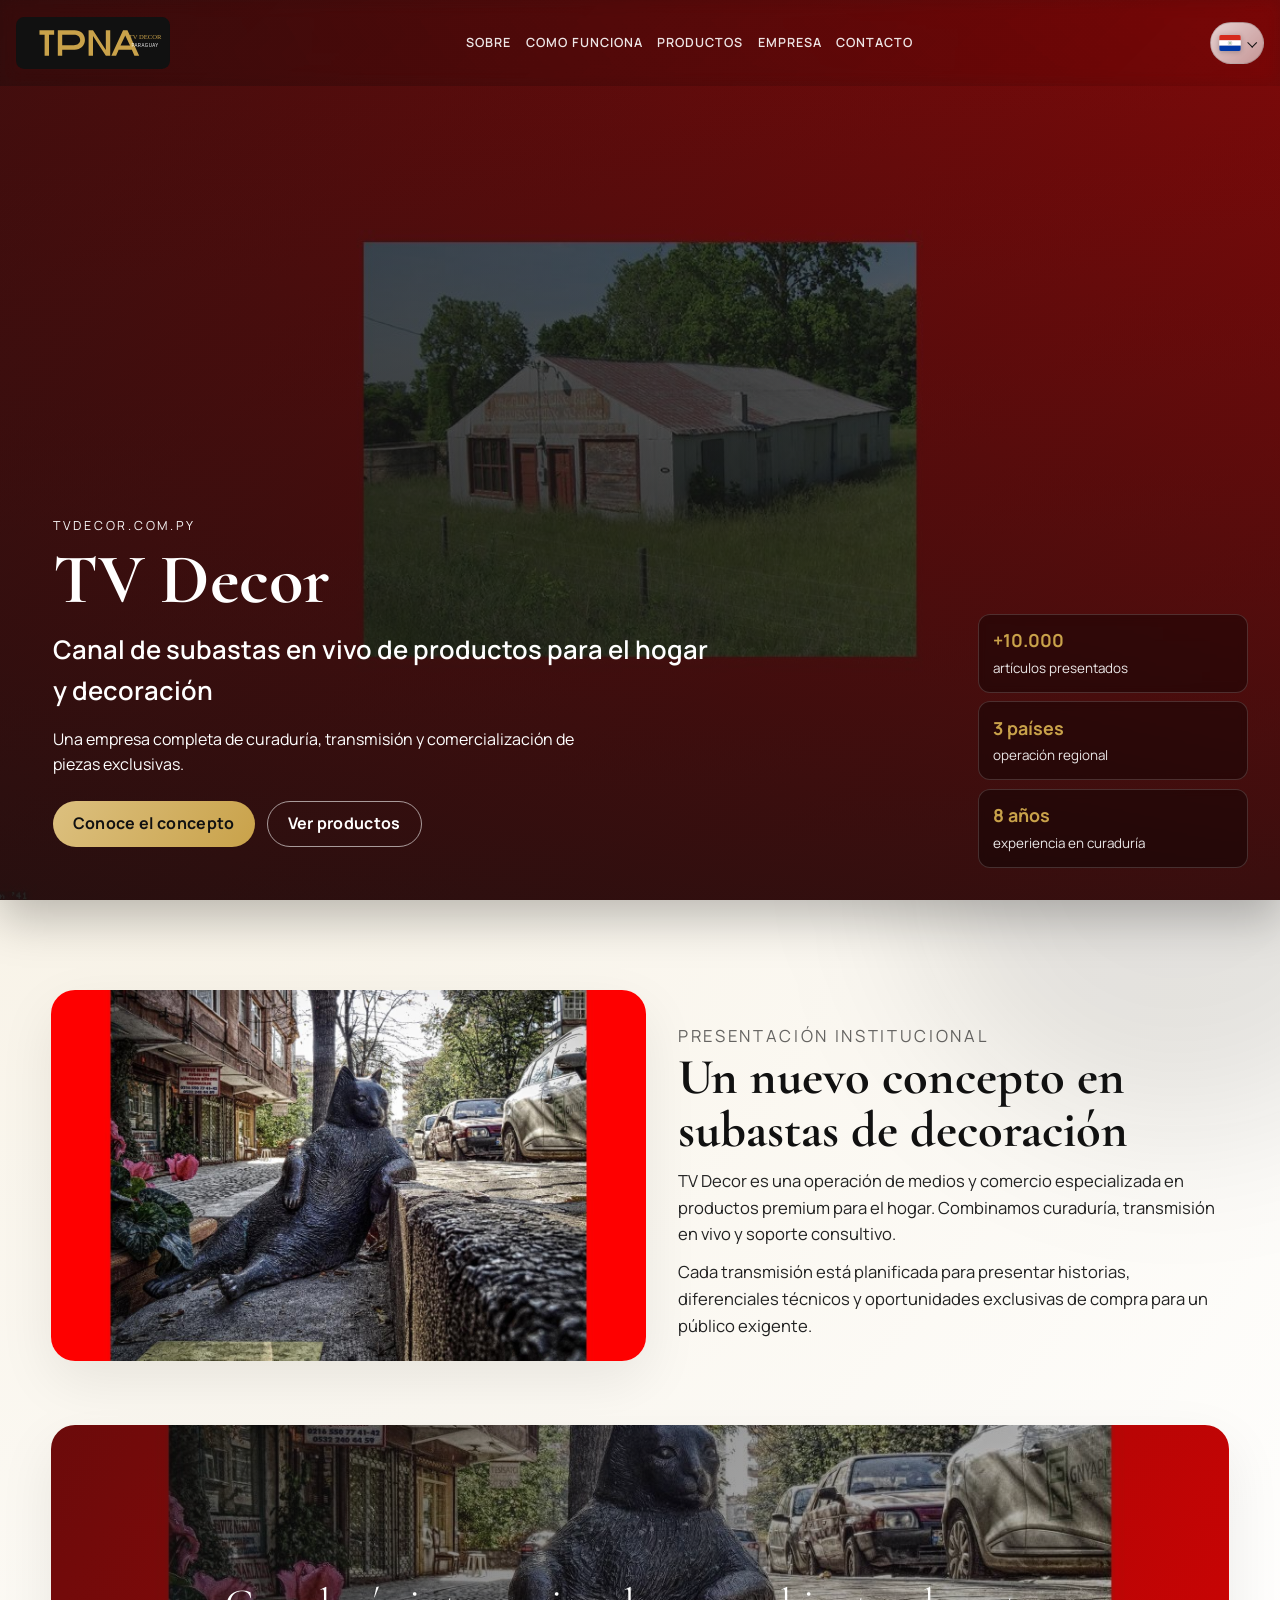
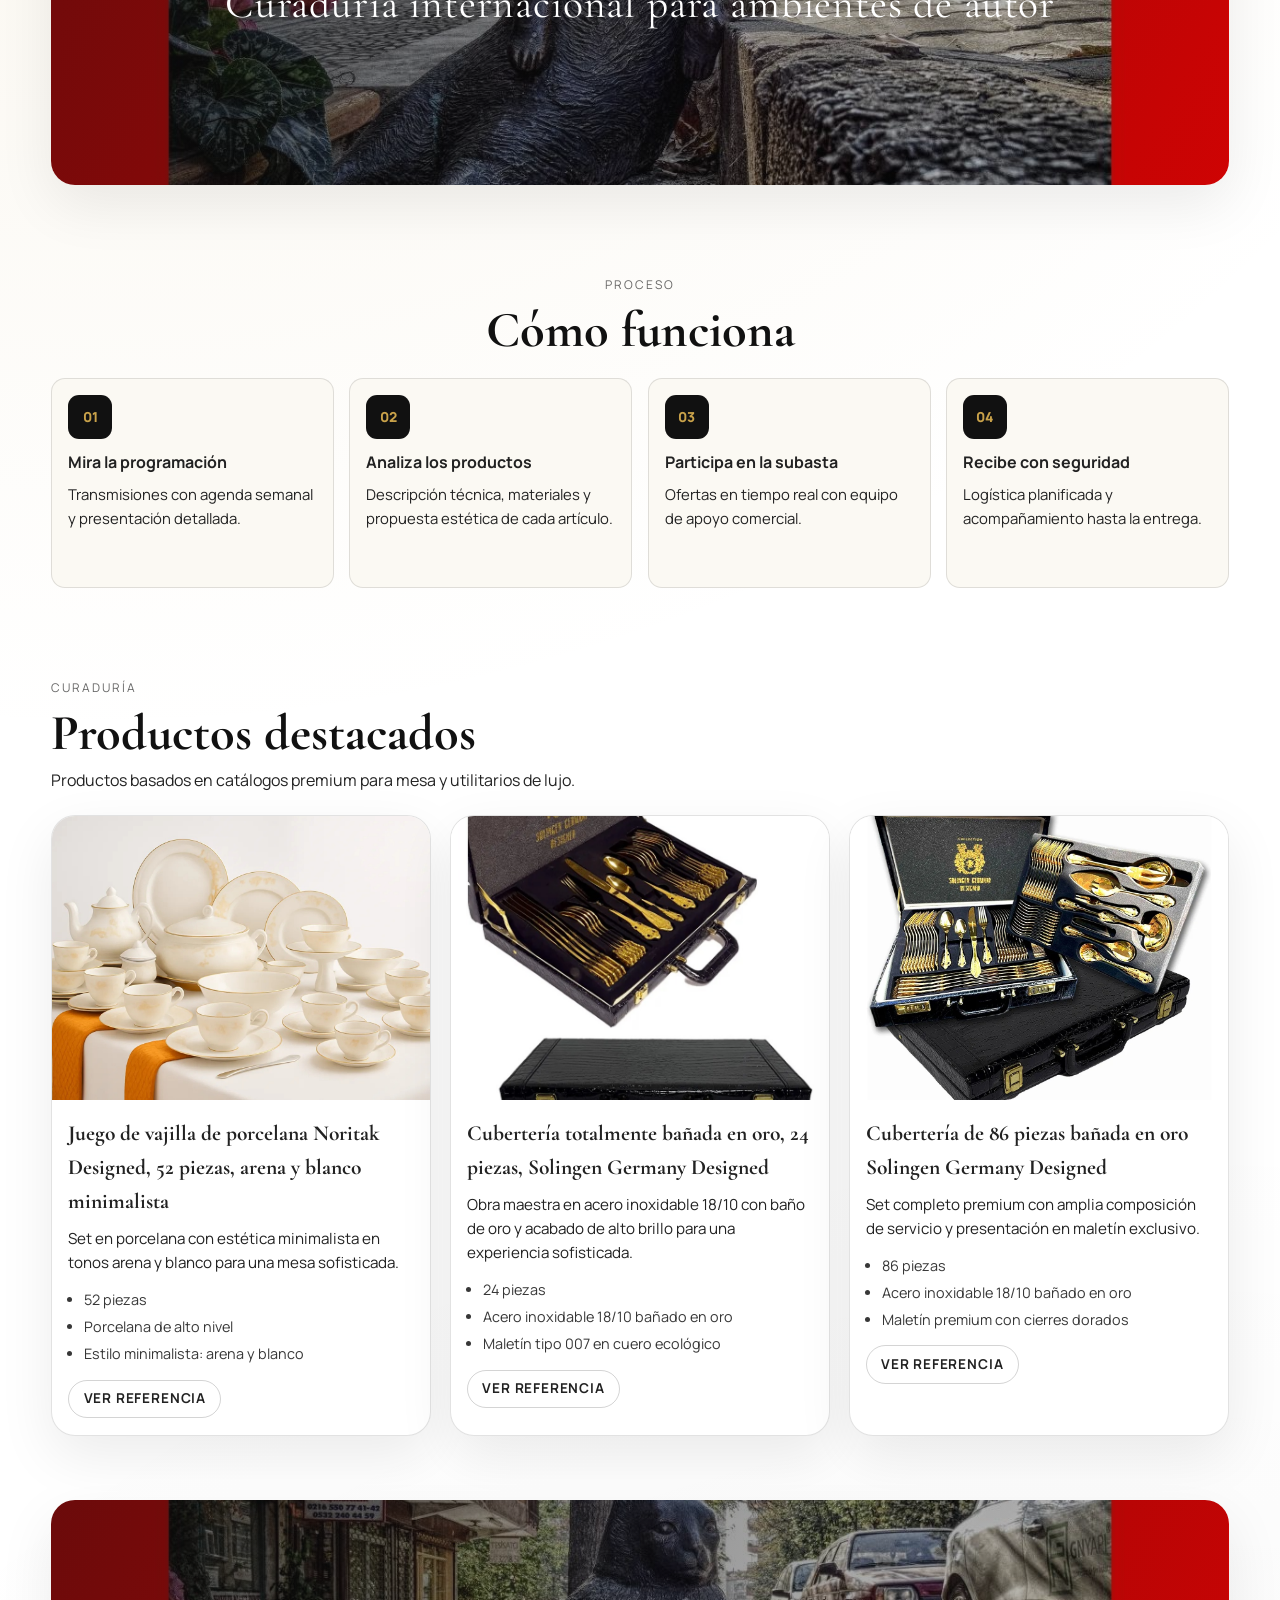
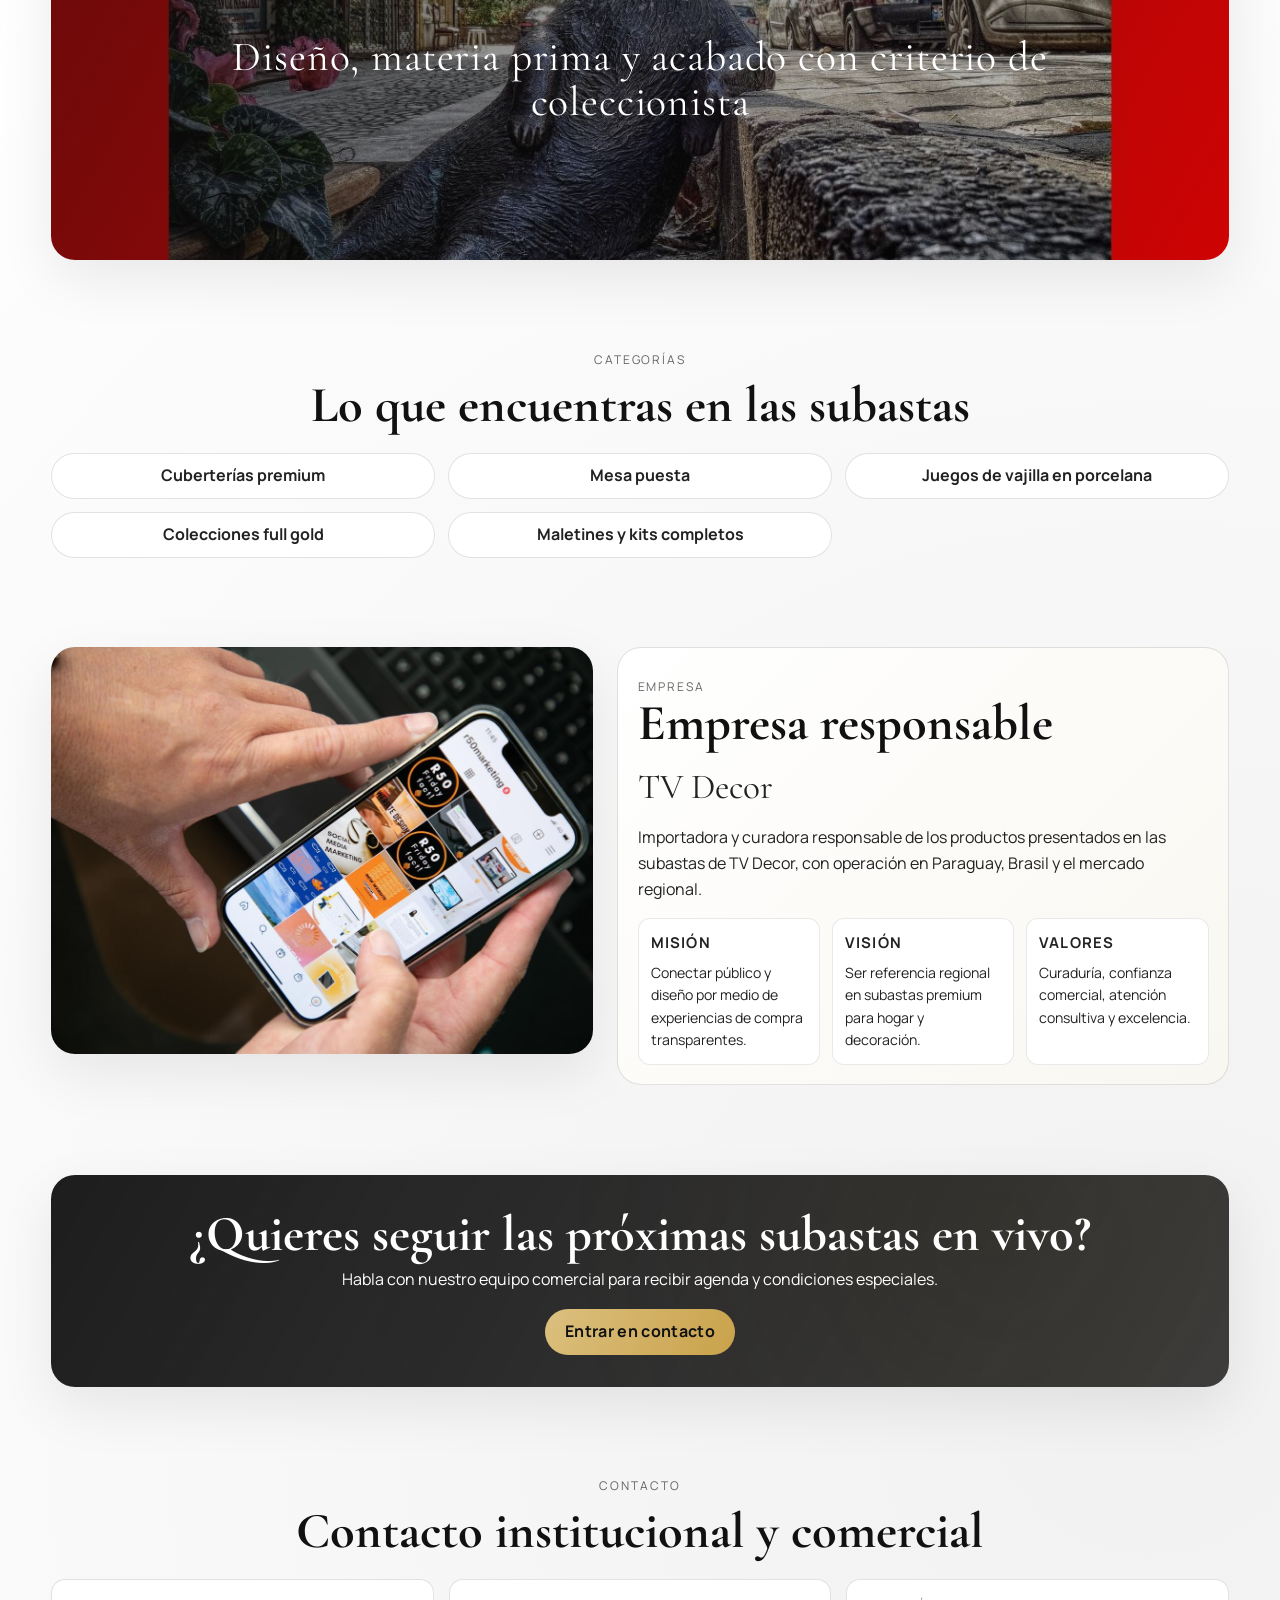
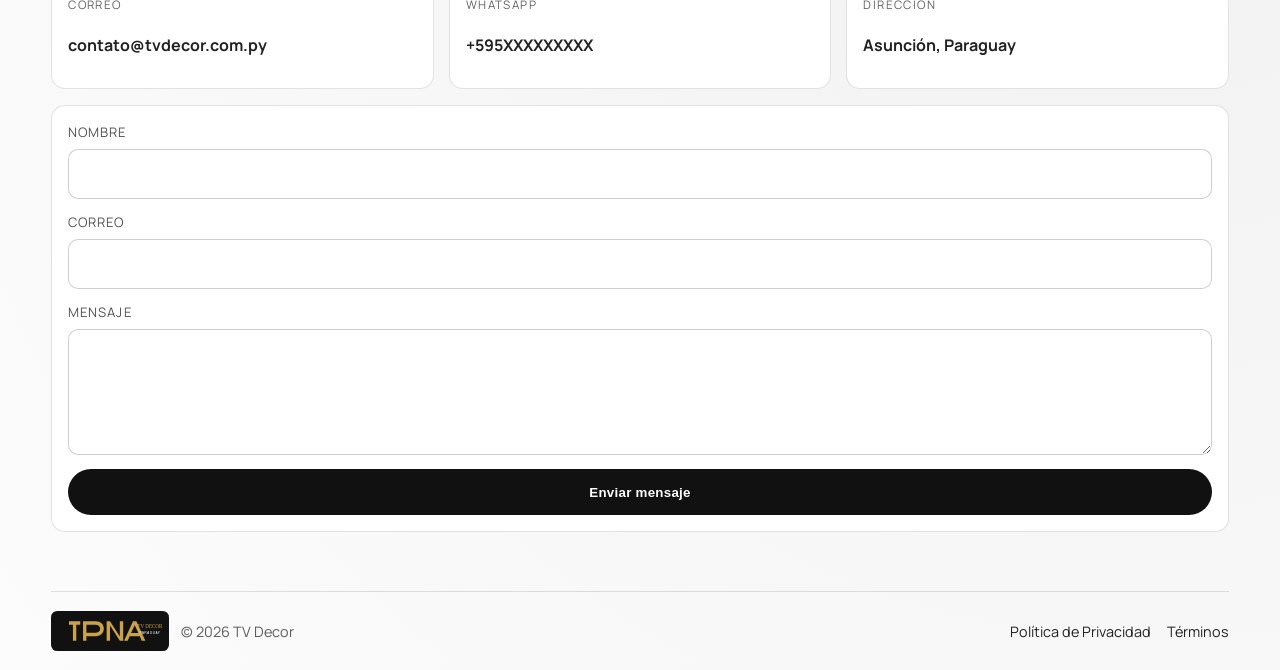
==== index.html @ f5e4203f "feat: premium auction-business visuals and vercel deploy setup" ====
<!doctype html>
<html lang="es">
  <head>
    <meta charset="UTF-8" />
    <meta name="viewport" content="width=device-width, initial-scale=1.0" />
    <title>TV Decor | Leilões Premium para Casa e Decoração</title>
    <meta
      name="description"
      content="TV Decor: empresa especializada em leilões ao vivo e curadoria premium de produtos para casa e decoração."
    />
    <meta name="theme-color" content="#111111" />
    <link rel="preconnect" href="https://fonts.googleapis.com" />
    <link rel="preconnect" href="https://fonts.gstatic.com" crossorigin />
    <link
      href="https://fonts.googleapis.com/css2?family=Cormorant+Garamond:wght@500;600;700&family=Manrope:wght@400;500;600;700;800&display=swap"
      rel="stylesheet"
    />
    <link rel="stylesheet" href="css/styles.css" />
    <script defer src="js/main.js"></script>
  </head>
  <body>
    <div class="ambient ambient-top parallax-layer" data-parallax-speed="0.08" aria-hidden="true"></div>
    <div class="ambient ambient-bottom parallax-layer" data-parallax-speed="0.12" aria-hidden="true"></div>

    <header class="site-header">
      <a class="brand" href="#hero" aria-label="TV Decor">
        <img src="assets/logo-tvdecor.svg" alt="TV Decor" />
      </a>

      <button class="menu-toggle" aria-expanded="false" aria-controls="primary-nav" aria-label="Toggle menu">
        <span></span><span></span><span></span>
      </button>

      <nav id="primary-nav" class="nav">
        <a href="#sobre" data-i18n="nav.sobre">Sobre</a>
        <a href="#como-funciona" data-i18n="nav.comoFunciona">Como Funciona</a>
        <a href="#produtos" data-i18n="nav.produtos">Produtos</a>
        <a href="#empresa" data-i18n="nav.empresa">Empresa</a>
        <a href="#contato" data-i18n="nav.contato">Contato</a>
      </nav>

      <div class="language-switcher" aria-label="Language selector">
        <button
          type="button"
          class="lang-current"
          aria-expanded="false"
          aria-controls="lang-menu"
          aria-haspopup="true"
          aria-label="Idioma atual: Espanhol Paraguai"
        >
          <img class="lang-current-flag" src="assets/flag-py.svg" alt="Paraguay" />
          <span class="lang-current-caret" aria-hidden="true"></span>
        </button>
        <div id="lang-menu" class="lang-menu" role="menu" aria-hidden="true">
          <button
            type="button"
            class="lang-option"
            data-lang="es"
            role="menuitem"
            aria-label="Español Paraguay"
            title="Español Paraguay"
          >
            <img src="assets/flag-py.svg" alt="Paraguay" />
          </button>
          <button
            type="button"
            class="lang-option"
            data-lang="pt-br"
            role="menuitem"
            aria-label="Português Brasil"
            title="Português Brasil"
          >
            <img src="assets/flag-br.svg" alt="Brasil" />
          </button>
          <button
            type="button"
            class="lang-option"
            data-lang="en"
            role="menuitem"
            aria-label="English United States"
            title="English United States"
          >
            <img src="assets/flag-us.svg" alt="United States" />
          </button>
        </div>
      </div>
    </header>

    <main>
      <section id="hero" class="hero reveal is-visible">
        <div class="hero-overlay" aria-hidden="true"></div>
        <div class="hero-inner">
          <p class="hero-domain">tvdecor.com.py</p>
          <h1 data-i18n="hero.title">TV Decor</h1>
          <h2 data-i18n="hero.subtitle">
            Canal de leilões ao vivo de produtos para casa e decoração
          </h2>
          <p data-i18n="hero.description">Uma empresa completa de curadoria, transmissão e comercialização de peças exclusivas.</p>
          <div class="hero-actions">
            <a class="btn-gold" href="#sobre" data-i18n="hero.buttonPrimary">Conheça o conceito</a>
            <a class="btn-outline" href="#produtos" data-i18n="hero.buttonSecondary">Ver produtos</a>
          </div>
        </div>

        <div class="hero-kpis parallax-layer" data-parallax-speed="-0.06">
          <article>
            <strong data-i18n="hero.kpi1.value">+10.000</strong>
            <span data-i18n="hero.kpi1.label">itens apresentados</span>
          </article>
          <article>
            <strong data-i18n="hero.kpi2.value">3 países</strong>
            <span data-i18n="hero.kpi2.label">atuação regional</span>
          </article>
          <article>
            <strong data-i18n="hero.kpi3.value">8 anos</strong>
            <span data-i18n="hero.kpi3.label">experiência em curadoria</span>
          </article>
        </div>
      </section>

      <section id="sobre" class="section split reveal">
        <div class="section-media">
          <img src="assets/sobre-showroom.jpg" alt="Showroom TV Decor" loading="lazy" />
        </div>
        <div class="section-content">
          <p class="eyebrow" data-i18n="labels.institutional">Apresentação institucional</p>
          <h2 data-i18n="sobre.title">Um novo conceito em leilões de decoração</h2>
          <p data-i18n="sobre.text1">
            A TV Decor é uma operação de mídia e comércio especializada em produtos premium
            para casa. Combinamos curadoria, transmissão ao vivo e suporte consultivo.
          </p>
          <p data-i18n="sobre.text2">
            Cada transmissão é planejada para apresentar histórias, diferenciais técnicos e
            oportunidades exclusivas de compra para um público exigente.
          </p>
        </div>
      </section>

      <section class="parallax-band parallax-showroom reveal">
        <div class="parallax-band-content">
          <p data-i18n="parallax.showroom">Curadoria internacional para ambientes autorais</p>
        </div>
      </section>

      <section id="como-funciona" class="section reveal">
        <div class="section-head centered">
          <p class="eyebrow" data-i18n="labels.process">Processo</p>
          <h2 data-i18n="comoFunciona.title">Como funciona</h2>
        </div>
        <div class="steps-grid">
          <article class="step-card">
            <div class="step-icon">01</div>
            <h3 data-i18n="comoFunciona.step1Title">Assista à programação</h3>
            <p data-i18n="comoFunciona.step1Text">Transmissões com agenda semanal e apresentação detalhada.</p>
          </article>
          <article class="step-card">
            <div class="step-icon">02</div>
            <h3 data-i18n="comoFunciona.step2Title">Analise os produtos</h3>
            <p data-i18n="comoFunciona.step2Text">Descrição técnica, materiais e proposta estética de cada item.</p>
          </article>
          <article class="step-card">
            <div class="step-icon">03</div>
            <h3 data-i18n="comoFunciona.step3Title">Participe do leilão</h3>
            <p data-i18n="comoFunciona.step3Text">Ofertas em tempo real com equipe de apoio comercial.</p>
          </article>
          <article class="step-card">
            <div class="step-icon">04</div>
            <h3 data-i18n="comoFunciona.step4Title">Receba com segurança</h3>
            <p data-i18n="comoFunciona.step4Text">Logística planejada e acompanhamento até a entrega.</p>
          </article>
        </div>
      </section>

      <section id="produtos" class="section reveal">
        <div class="section-head">
          <p class="eyebrow" data-i18n="labels.curated">Curadoria</p>
          <h2 data-i18n="produtos.title">Produtos em destaque</h2>
          <p class="section-subtitle" data-i18n="produtos.subtitle">
            Produtos baseados em catálogos premium para mesa posta e utilitários de luxo.
          </p>
        </div>

        <div class="products-grid products-grid-main">
          <article class="product-card">
            <img
              src="Produtos/1/D_NQ_NP_2X_613263-MLB98890282463.jpg"
              alt="Jogo de jantar de porcelana Noritak"
              loading="lazy"
            />
            <div class="product-copy">
              <h3 data-i18n="produtos.p1Name">
                Jogo de jantar em porcelana Noritak Designed, 52 peças, areia e branco minimalista
              </h3>
              <p data-i18n="produtos.p1Desc">
                Conjunto em porcelana com estética minimalista em tons areia e branco para mesa
                posta sofisticada.
              </p>
              <ul class="product-specs">
                <li data-i18n="produtos.p1Spec1">52 peças</li>
                <li data-i18n="produtos.p1Spec2">Porcelana de alto padrão</li>
                <li data-i18n="produtos.p1Spec3">Estilo minimalista: areia e branco</li>
              </ul>
              <a
                class="product-link"
                href="https://www.mercadolivre.com.br/jogo-de-jantar-porcelana-noritak-designed-52-pecas/up/MLBU3556208428?pdp_filters=item_id%3AMLB5923150944&matt_tool=38524122#origin=share&sid=share&wid=MLB5923150944&action=more"
                target="_blank"
                rel="noreferrer"
                data-i18n="produtos.reference"
                >Ver referência</a
              >
            </div>
          </article>

          <article class="product-card">
            <img
              src="Produtos/2/D_NQ_NP_2X_615506-MLB71660276833.jpg"
              alt="Faqueiro banhado a ouro, 24 peças"
              loading="lazy"
            />
            <div class="product-copy">
              <h3 data-i18n="produtos.p2Name">
                Faqueiro todo banhado a ouro, 24 peças, Solingen Germany Designed
              </h3>
              <p data-i18n="produtos.p2Desc">
                Obra-prima em inox 18/10 com banho em ouro e acabamento de alto brilho para uma
                experiência sofisticada à mesa.
              </p>
              <ul class="product-specs">
                <li data-i18n="produtos.p2Spec1">24 peças</li>
                <li data-i18n="produtos.p2Spec2">Inox 18/10 banhado a ouro</li>
                <li data-i18n="produtos.p2Spec3">Maleta tipo 007 em couro ecológico</li>
              </ul>
              <a
                class="product-link"
                href="https://www.mercadolivre.com.br/faqueiro-todo-banhado-a-ouro-24pcs-solingen-germany-designed/up/MLBU778058934?pdp_filters=item_id%3AMLB4035496408&matt_tool=38524122#origin=share&sid=share&wid=MLB4035496408&action=more"
                target="_blank"
                rel="noreferrer"
                data-i18n="produtos.reference"
                >Ver referência</a
              >
            </div>
          </article>

          <article class="product-card">
            <img
              src="Produtos/3/D_NQ_NP_2X_787525-MLB75147684202.jpg"
              alt="Faqueiro full gold, 86 peças"
              loading="lazy"
            />
            <div class="product-copy">
              <h3 data-i18n="produtos.p3Name">
                Faqueiro 86 peças banhado a ouro Solingen Germany Designed
              </h3>
              <p data-i18n="produtos.p3Desc">
                Conjunto completo premium com ampla composição de serviço e apresentação em maleta
                exclusiva.
              </p>
              <ul class="product-specs">
                <li data-i18n="produtos.p3Spec1">86 peças</li>
                <li data-i18n="produtos.p3Spec2">Inox 18/10 banhado a ouro</li>
                <li data-i18n="produtos.p3Spec3">Maleta premium com fechos dourados</li>
              </ul>
              <a
                class="product-link"
                href="https://www.mercadolivre.com.br/faqueiro-86-pecas-full-gold-solingen-maleta-007/up/MLBU1987942982?pdp_filters=item_id%3AMLB4189363430&matt_tool=38524122#origin=share&sid=share&wid=MLB4189363430&action=more"
                target="_blank"
                rel="noreferrer"
                data-i18n="produtos.reference"
                >Ver referência</a
              >
            </div>
          </article>
        </div>
      </section>

      <section class="parallax-band parallax-details reveal">
        <div class="parallax-band-content">
          <p data-i18n="parallax.details">Design, matéria-prima e acabamento com critério de colecionador</p>
        </div>
      </section>

      <section id="categorias" class="section reveal">
        <div class="section-head centered">
          <p class="eyebrow" data-i18n="labels.categories">Categorias</p>
          <h2 data-i18n="categorias.title">O que você encontra nos leilões</h2>
        </div>
        <ul class="categories-list">
          <li data-i18n="categorias.item1">Faqueiros premium</li>
          <li data-i18n="categorias.item2">Mesa posta</li>
          <li data-i18n="categorias.item3">Jogos de jantar em porcelana</li>
          <li data-i18n="categorias.item4">Coleções full gold</li>
          <li data-i18n="categorias.item5">Maletas e kits completos</li>
        </ul>
      </section>

      <section id="empresa" class="section reveal">
        <div class="company-grid">
          <div class="company-image-wrap">
            <img src="assets/empresa-team.jpg" alt="Equipe TV Decor" loading="lazy" />
          </div>
          <div class="company-content">
            <p class="eyebrow" data-i18n="labels.company">Empresa</p>
            <h2 data-i18n="empresa.title">Empresa responsável</h2>
            <p class="company-name">TV Decor</p>
            <p data-i18n="empresa.description">
              Importadora e curadora responsável pelos produtos apresentados nos leilões da TV Decor,
              com operação no Paraguai, no Brasil e no mercado regional.
            </p>
            <div class="values-grid">
              <article>
                <h3 data-i18n="empresa.missaoTitle">Missão</h3>
                <p data-i18n="empresa.missaoText">Conectar público e design por meio de experiências de compra transparentes.</p>
              </article>
              <article>
                <h3 data-i18n="empresa.visaoTitle">Visão</h3>
                <p data-i18n="empresa.visaoText">Ser referência regional em leilões premium para casa e decoração.</p>
              </article>
              <article>
                <h3 data-i18n="empresa.valoresTitle">Valores</h3>
                <p data-i18n="empresa.valoresText">Curadoria, confiança comercial, atendimento consultivo e excelência.</p>
              </article>
            </div>
          </div>
        </div>
      </section>

      <section class="section cta-band reveal">
        <h2 data-i18n="cta.title">Quer acompanhar os próximos leilões ao vivo?</h2>
        <p data-i18n="cta.text">Fale com nosso time comercial para receber agenda e condições especiais.</p>
        <a class="btn-gold" href="#contato" data-i18n="cta.button">Entrar em contato</a>
      </section>

      <section id="contato" class="section reveal">
        <div class="section-head centered">
          <p class="eyebrow" data-i18n="labels.contact">Contato</p>
          <h2 data-i18n="contato.title">Contato institucional e comercial</h2>
        </div>

        <div class="contact-grid">
          <a class="contact-card" href="mailto:contato@tvdecor.com.py">
            <span data-i18n="contato.emailLabel">E-mail</span>
            <strong>contato@tvdecor.com.py</strong>
          </a>
          <a class="contact-card" href="https://wa.me/595000000000" target="_blank" rel="noreferrer">
            <span>WhatsApp</span>
            <strong>+595XXXXXXXXX</strong>
          </a>
          <div class="contact-card">
            <span data-i18n="contato.addressLabel">Endereço</span>
            <strong>Asunción, Paraguay</strong>
          </div>
        </div>

        <form class="contact-form" action="#" method="post">
          <label>
            <span data-i18n="contato.formName">Nome</span>
            <input type="text" name="name" required />
          </label>
          <label>
            <span data-i18n="contato.formEmail">E-mail</span>
            <input type="email" name="email" required />
          </label>
          <label>
            <span data-i18n="contato.formMessage">Mensagem</span>
            <textarea name="message" rows="4" required></textarea>
          </label>
          <button type="submit" class="btn-dark" data-i18n="contato.formButton">Enviar mensagem</button>
        </form>
      </section>
    </main>

    <footer class="site-footer">
      <div class="footer-left">
        <img src="assets/logo-tvdecor.svg" alt="TV Decor" />
        <p>© <span id="year"></span> TV Decor</p>
      </div>
      <div class="footer-links">
        <a href="privacidade/" data-i18n="footer.privacy">Política de Privacidade</a>
        <a href="termos/" data-i18n="footer.terms">Termos</a>
      </div>
    </footer>
  </body>
</html>
---- css/styles.css ----
:root {
  --color-primary: #111111;
  --color-secondary: #c9a24a;
  --color-background: #ffffff;
  --color-text: #222222;
  --color-surface: #fbf9f3;
  --color-line: rgba(17, 17, 17, 0.12);
  --shadow-soft: 0 20px 56px rgba(17, 17, 17, 0.08);
  --shadow-deep: 0 18px 44px rgba(0, 0, 0, 0.25);
  --radius-lg: 24px;
  --radius-md: 14px;
  --max-width: 1180px;
  --header-height: 86px;
}

* {
  box-sizing: border-box;
}

html {
  scroll-behavior: smooth;
}

body {
  margin: 0;
  font-family: "Manrope", "Segoe UI", sans-serif;
  color: var(--color-text);
  background:
    radial-gradient(circle at 8% 12%, rgba(201, 162, 74, 0.15), transparent 34%),
    radial-gradient(circle at 90% 84%, rgba(17, 17, 17, 0.06), transparent 40%),
    var(--color-background);
  line-height: 1.6;
}

img {
  max-width: 100%;
  display: block;
}

a {
  color: inherit;
  text-decoration: none;
}

.ambient {
  position: fixed;
  width: 42vmax;
  height: 42vmax;
  border-radius: 50%;
  filter: blur(74px);
  pointer-events: none;
  z-index: -2;
}

.ambient-top {
  top: -16vmax;
  left: -10vmax;
  background: rgba(201, 162, 74, 0.2);
}

.ambient-bottom {
  right: -13vmax;
  bottom: -18vmax;
  background: rgba(17, 17, 17, 0.1);
}

.site-header {
  height: var(--header-height);
  position: fixed;
  top: 0;
  left: 0;
  transform: none;
  width: 100%;
  display: grid;
  grid-template-columns: auto 1fr auto;
  align-items: center;
  gap: 1rem;
  padding: 0.72rem 1rem;
  border-radius: 0;
  background: linear-gradient(135deg, rgba(12, 12, 12, 0.34), rgba(12, 12, 12, 0.14));
  backdrop-filter: blur(8px) saturate(118%);
  border: none;
  box-shadow: none;
  transition:
    background 0.24s ease,
    box-shadow 0.24s ease;
  z-index: 40;
}

.site-header.is-scrolled {
  background: linear-gradient(135deg, rgba(12, 12, 12, 0.52), rgba(12, 12, 12, 0.28));
  box-shadow: 0 8px 24px rgba(0, 0, 0, 0.24);
}

.brand img {
  width: clamp(124px, 12vw, 164px);
  height: auto;
}

.nav {
  justify-self: center;
  display: flex;
  gap: 0.9rem;
  font-weight: 600;
  font-size: 0.79rem;
  letter-spacing: 0.08em;
  text-transform: uppercase;
}

.nav a {
  position: relative;
  color: rgba(255, 255, 255, 0.9);
  transition: color 0.2s ease;
}

.nav a::after {
  content: "";
  position: absolute;
  left: 0;
  bottom: -6px;
  width: 0;
  height: 1px;
  background: var(--color-secondary);
  transition: width 0.22s ease, opacity 0.22s ease;
  opacity: 0.9;
}

.nav a:hover {
  color: #ffffff;
}

.nav a:hover::after {
  width: 100%;
}

.language-switcher {
  position: relative;
  perspective: 900px;
}

.lang-current {
  border: 1px solid rgba(17, 17, 17, 0.16);
  border-radius: 999px;
  background: linear-gradient(135deg, rgba(255, 255, 255, 0.82), rgba(255, 255, 255, 0.58));
  width: 54px;
  min-height: 42px;
  padding: 0.25rem 0.3rem;
  display: inline-flex;
  align-items: center;
  justify-content: center;
  gap: 0.38rem;
  color: var(--color-primary);
  cursor: pointer;
  transition:
    transform 0.22s ease,
    box-shadow 0.24s ease,
    border-color 0.24s ease,
    background 0.24s ease;
}

.lang-current:hover,
.lang-current:focus-visible {
  transform: translateY(-1px);
  border-color: rgba(201, 162, 74, 0.5);
  box-shadow: 0 12px 24px rgba(17, 17, 17, 0.12);
  outline: none;
}

.lang-current img {
  width: 22px;
  height: 16px;
  border-radius: 2px;
  box-shadow: 0 1px 5px rgba(17, 17, 17, 0.25);
  transition: transform 0.22s ease, box-shadow 0.22s ease;
}

.lang-current-caret {
  width: 7px;
  height: 7px;
  border-right: 1.5px solid currentColor;
  border-bottom: 1.5px solid currentColor;
  transform: rotate(45deg) translateY(-1px);
  transition: transform 0.24s ease;
}

.language-switcher.is-open .lang-current-caret {
  transform: rotate(-135deg) translateY(-1px);
}

.language-switcher.is-open .lang-current img,
.lang-current:hover img {
  transform: scale(1.06);
  box-shadow: 0 4px 12px rgba(17, 17, 17, 0.28);
}

.lang-menu {
  position: absolute;
  top: calc(100% + 8px);
  right: 0;
  width: 64px;
  padding: 0.42rem;
  border-radius: 14px;
  border: 1px solid rgba(17, 17, 17, 0.12);
  background: linear-gradient(135deg, rgba(255, 255, 255, 0.95), rgba(248, 248, 248, 0.9));
  box-shadow: 0 16px 34px rgba(17, 17, 17, 0.14);
  display: grid;
  gap: 0.2rem;
  backdrop-filter: blur(10px);
  opacity: 0;
  visibility: hidden;
  pointer-events: none;
  transform: translateY(10px) scale(0.96) rotateX(-8deg);
  transform-origin: top right;
  transition:
    opacity 0.2s ease,
    transform 0.28s cubic-bezier(0.22, 1, 0.36, 1),
    visibility 0s linear 0.28s;
}

.language-switcher.is-open .lang-menu {
  opacity: 1;
  visibility: visible;
  pointer-events: auto;
  transform: translateY(0) scale(1) rotateX(0deg);
  transition:
    opacity 0.22s ease,
    transform 0.3s cubic-bezier(0.22, 1, 0.36, 1),
    visibility 0s linear 0s;
}

.lang-option {
  border: none;
  border-radius: 12px;
  background: transparent;
  width: 100%;
  min-height: 42px;
  padding: 0.42rem 0;
  display: flex;
  align-items: center;
  justify-content: center;
  cursor: pointer;
  opacity: 0;
  transform: translateY(6px);
  transition:
    background 0.22s ease,
    transform 0.24s ease,
    opacity 0.2s ease;
}

.lang-option img {
  width: 24px;
  height: 18px;
  border-radius: 2px;
  box-shadow: 0 1px 5px rgba(17, 17, 17, 0.2);
  transition: transform 0.22s ease, box-shadow 0.22s ease, filter 0.22s ease;
}

.language-switcher.is-open .lang-option {
  opacity: 1;
  transform: translateY(0);
}

.language-switcher.is-open .lang-option:nth-child(1) {
  transition-delay: 0.03s;
}

.language-switcher.is-open .lang-option:nth-child(2) {
  transition-delay: 0.06s;
}

.language-switcher.is-open .lang-option:nth-child(3) {
  transition-delay: 0.09s;
}

.lang-option:hover,
.lang-option:focus-visible,
.lang-option.is-active {
  background: rgba(17, 17, 17, 0.08);
  outline: none;
}

.lang-option:hover,
.lang-option:focus-visible {
  transform: translateX(2px);
}

.lang-option:hover img,
.lang-option:focus-visible img {
  transform: scale(1.1) rotate(-1.5deg);
  box-shadow: 0 6px 12px rgba(17, 17, 17, 0.24);
  filter: saturate(1.08);
}

.lang-option.is-active {
  display: none;
}

.menu-toggle {
  display: none;
  width: 42px;
  height: 38px;
  border: 1px solid rgba(255, 255, 255, 0.35);
  background: rgba(255, 255, 255, 0.08);
  border-radius: 10px;
  cursor: pointer;
}

.menu-toggle span {
  display: block;
  width: 20px;
  height: 2px;
  margin: 4px auto;
  background: #ffffff;
}

main {
  overflow-x: clip;
}

.section {
  width: min(var(--max-width), 92%);
  margin-inline: auto;
}

.hero {
  width: 100%;
  margin-inline: 0;
  position: relative;
  margin-top: 0;
  min-height: 100svh;
  border-radius: 0;
  overflow: hidden;
  display: grid;
  align-items: end;
  padding: 3.3rem;
  background:
    linear-gradient(120deg, rgba(17, 17, 17, 0.75), rgba(17, 17, 17, 0.35)),
    url("../assets/hero-decor.jpg") center 42% / cover no-repeat;
  background-attachment: fixed;
  box-shadow: var(--shadow-deep);
}

.hero-overlay {
  position: absolute;
  inset: 0;
  background: linear-gradient(to top, rgba(17, 17, 17, 0.74), rgba(17, 17, 17, 0.14));
}

.hero-inner {
  position: relative;
  z-index: 2;
  width: min(720px, 100%);
  color: #fff;
}

.hero-domain {
  margin: 0;
  font-size: 0.78rem;
  letter-spacing: 0.22em;
  text-transform: uppercase;
  opacity: 0.96;
}

.hero h1 {
  margin: 0.6rem 0 0;
  font-family: "Cormorant Garamond", Georgia, serif;
  font-size: clamp(2.6rem, 5.5vw, 5rem);
  line-height: 0.98;
}

.hero h2 {
  margin: 0.95rem 0 0;
  font-size: clamp(1.06rem, 2.4vw, 1.6rem);
  max-width: 660px;
  font-weight: 600;
}

.hero p {
  margin: 0.95rem 0 0;
  max-width: 560px;
}

.hero-actions {
  margin-top: 1.45rem;
  display: flex;
  flex-wrap: wrap;
  gap: 0.75rem;
}

.btn-gold,
.btn-outline,
.btn-dark {
  display: inline-flex;
  align-items: center;
  justify-content: center;
  min-height: 46px;
  padding: 0.58rem 1.25rem;
  border-radius: 999px;
  font-weight: 700;
  letter-spacing: 0.02em;
  transition: transform 0.2s ease, box-shadow 0.2s ease;
}

.btn-gold {
  background: linear-gradient(120deg, #dcc07f, var(--color-secondary));
  color: var(--color-primary);
}

.btn-gold:hover,
.btn-outline:hover,
.btn-dark:hover {
  transform: translateY(-2px);
}

.btn-outline {
  border: 1px solid rgba(255, 255, 255, 0.58);
  color: #fff;
}

.btn-dark {
  border: none;
  background: var(--color-primary);
  color: #fff;
  cursor: pointer;
}

.hero-kpis {
  position: absolute;
  right: 2rem;
  bottom: 2rem;
  z-index: 2;
  display: grid;
  gap: 0.55rem;
  width: min(270px, 44vw);
}

.hero-kpis article {
  border: 1px solid rgba(255, 255, 255, 0.16);
  border-radius: 12px;
  background: rgba(0, 0, 0, 0.38);
  padding: 0.7rem 0.85rem;
  backdrop-filter: blur(4px);
}

.hero-kpis strong {
  display: block;
  color: var(--color-secondary);
  font-size: 1.12rem;
}

.hero-kpis span {
  font-size: 0.84rem;
  color: rgba(255, 255, 255, 0.9);
}

.parallax-band {
  width: min(var(--max-width), 92%);
  margin: clamp(2.4rem, 5vw, 4rem) auto 0;
  min-height: 40vh;
  border-radius: var(--radius-lg);
  overflow: hidden;
  position: relative;
  display: grid;
  place-items: center;
  background-attachment: fixed;
  background-size: cover;
  background-position: center;
  box-shadow: var(--shadow-soft);
}

.parallax-showroom {
  background-image:
    linear-gradient(120deg, rgba(17, 17, 17, 0.62), rgba(17, 17, 17, 0.2)),
    url("../assets/sobre-showroom.jpg");
}

.parallax-details {
  background-image:
    linear-gradient(120deg, rgba(17, 17, 17, 0.62), rgba(17, 17, 17, 0.2)),
    url("../assets/produto-faqueiro-86.jpg");
}

.parallax-band-content {
  color: #fff;
  text-align: center;
  width: min(840px, 90%);
  font-family: "Cormorant Garamond", Georgia, serif;
  font-size: clamp(1.45rem, 3.3vw, 2.6rem);
  letter-spacing: 0.02em;
  line-height: 1.1;
}

.parallax-layer {
  transform: translate3d(0, var(--parallax-offset, 0px), 0);
  will-change: transform;
}

.section {
  margin-top: clamp(3.3rem, 7vw, 6.2rem);
}

.section h2 {
  margin: 0;
  font-family: "Cormorant Garamond", Georgia, serif;
  font-size: clamp(1.95rem, 4.2vw, 3.15rem);
  line-height: 1.06;
  color: var(--color-primary);
}

.section-head {
  display: grid;
  gap: 0.55rem;
  margin-bottom: 1.35rem;
}

.section-head.centered {
  text-align: center;
}

.section-subtitle {
  margin: 0;
  max-width: 720px;
}

.eyebrow {
  margin: 0;
  text-transform: uppercase;
  letter-spacing: 0.16em;
  font-size: 0.75rem;
  color: rgba(17, 17, 17, 0.64);
}

.split {
  display: grid;
  grid-template-columns: 1.08fr 1fr;
  gap: 2rem;
  align-items: center;
}

.section-media {
  border-radius: var(--radius-lg);
  overflow: hidden;
  box-shadow: var(--shadow-soft);
}

.section-media img {
  width: 100%;
  aspect-ratio: 16 / 10;
  object-fit: cover;
}

.section-content p {
  margin: 0.72rem 0 0;
  font-size: 1.04rem;
}

.steps-grid {
  display: grid;
  grid-template-columns: repeat(4, 1fr);
  gap: 0.95rem;
}

.step-card {
  border: 1px solid var(--color-line);
  border-radius: var(--radius-md);
  background: var(--color-surface);
  padding: 1rem;
  min-height: 210px;
}

.step-icon {
  width: 44px;
  height: 44px;
  border-radius: 11px;
  display: grid;
  place-items: center;
  background: var(--color-primary);
  color: var(--color-secondary);
  font-size: 0.86rem;
  font-weight: 800;
}

.step-card h3 {
  margin: 0.72rem 0 0;
  font-size: 1rem;
}

.step-card p {
  margin: 0.45rem 0 0;
  font-size: 0.93rem;
}

.products-grid {
  display: grid;
  gap: 1.15rem;
}

.products-grid-main {
  grid-template-columns: repeat(3, 1fr);
}

.product-card {
  border: 1px solid var(--color-line);
  border-radius: var(--radius-lg);
  overflow: hidden;
  background: #fff;
  box-shadow: var(--shadow-soft);
}

.product-card img {
  width: 100%;
  aspect-ratio: 4 / 3;
  object-fit: cover;
}

.product-copy {
  padding: 1rem 1rem 1.1rem;
}

.product-copy h3 {
  margin: 0;
  font-family: "Cormorant Garamond", Georgia, serif;
  font-size: 1.34rem;
}

.product-copy p {
  margin: 0.52rem 0 0;
  font-size: 0.95rem;
}

.product-specs {
  margin: 0.8rem 0 0;
  padding-left: 1rem;
  display: grid;
  gap: 0.25rem;
  color: rgba(17, 17, 17, 0.84);
  font-size: 0.9rem;
}

.product-link {
  margin-top: 0.9rem;
  display: inline-flex;
  align-items: center;
  min-height: 38px;
  padding: 0.45rem 0.9rem;
  border-radius: 999px;
  border: 1px solid rgba(17, 17, 17, 0.18);
  font-weight: 700;
  font-size: 0.85rem;
  text-transform: uppercase;
  letter-spacing: 0.06em;
}

.product-link:hover {
  background: var(--color-primary);
  color: #fff;
  border-color: var(--color-primary);
}

.categories-list {
  margin: 0;
  padding: 0;
  list-style: none;
  display: grid;
  grid-template-columns: repeat(3, 1fr);
  gap: 0.8rem;
}

.categories-list li {
  border: 1px solid var(--color-line);
  border-radius: 999px;
  background: #fff;
  min-height: 46px;
  display: grid;
  place-items: center;
  text-align: center;
  padding: 0.35rem 0.8rem;
  font-weight: 700;
}

.company-grid {
  display: grid;
  grid-template-columns: 0.94fr 1.06fr;
  gap: 1.5rem;
  align-items: start;
}

.company-image-wrap {
  border-radius: var(--radius-lg);
  overflow: hidden;
  box-shadow: var(--shadow-soft);
}

.company-image-wrap img {
  width: 100%;
  aspect-ratio: 4 / 3;
  object-fit: cover;
}

.company-content {
  border: 1px solid var(--color-line);
  border-radius: var(--radius-lg);
  padding: 1.2rem;
  background: linear-gradient(135deg, #fff, #f9f7f1);
}

.company-name {
  margin: 0.3rem 0 0;
  font-family: "Cormorant Garamond", Georgia, serif;
  font-size: clamp(1.7rem, 3vw, 2.2rem);
}

.company-content > p {
  margin: 0.6rem 0 0;
}

.values-grid {
  margin-top: 1rem;
  display: grid;
  grid-template-columns: repeat(3, 1fr);
  gap: 0.72rem;
}

.values-grid article {
  border: 1px solid rgba(17, 17, 17, 0.09);
  border-radius: 12px;
  background: #fff;
  padding: 0.75rem;
}

.values-grid h3 {
  margin: 0;
  font-size: 0.93rem;
  text-transform: uppercase;
  letter-spacing: 0.08em;
}

.values-grid p {
  margin: 0.42rem 0 0;
  font-size: 0.88rem;
}

.cta-band {
  border-radius: var(--radius-lg);
  padding: 2rem;
  background:
    linear-gradient(120deg, rgba(17, 17, 17, 0.95), rgba(17, 17, 17, 0.8)),
    radial-gradient(circle at 80% 22%, rgba(201, 162, 74, 0.3), transparent 46%);
  color: #fff;
  text-align: center;
  box-shadow: var(--shadow-soft);
}

.cta-band h2 {
  color: #fff;
  margin-bottom: 0.45rem;
}

.cta-band p {
  margin: 0 auto 1rem;
  max-width: 680px;
}

.contact-grid {
  display: grid;
  grid-template-columns: repeat(3, 1fr);
  gap: 0.95rem;
  margin-bottom: 1rem;
}

.contact-card {
  border: 1px solid var(--color-line);
  border-radius: var(--radius-md);
  padding: 1rem;
  background: #fff;
  min-height: 110px;
  display: grid;
  gap: 0.25rem;
}

.contact-card span {
  text-transform: uppercase;
  font-size: 0.73rem;
  letter-spacing: 0.12em;
  color: rgba(17, 17, 17, 0.66);
}

.contact-form {
  border: 1px solid var(--color-line);
  border-radius: var(--radius-md);
  background: #fff;
  padding: 1rem;
  display: grid;
  gap: 0.85rem;
}

.contact-form label {
  display: grid;
  gap: 0.34rem;
}

.contact-form span {
  font-size: 0.82rem;
  text-transform: uppercase;
  letter-spacing: 0.08em;
  color: rgba(17, 17, 17, 0.72);
}

.contact-form input,
.contact-form textarea {
  border: 1px solid rgba(17, 17, 17, 0.2);
  border-radius: 10px;
  padding: 0.7rem 0.78rem;
  font: inherit;
}

.site-footer {
  width: min(var(--max-width), 92%);
  margin: 3.7rem auto 1.2rem;
  padding-top: 1.2rem;
  border-top: 1px solid var(--color-line);
  display: flex;
  justify-content: space-between;
  align-items: center;
  gap: 1rem;
}

.footer-left {
  display: flex;
  align-items: center;
  gap: 0.72rem;
}

.footer-left img {
  width: 118px;
}

.footer-left p {
  margin: 0;
  font-size: 0.9rem;
  color: rgba(17, 17, 17, 0.68);
}

.footer-links {
  display: flex;
  gap: 1rem;
}

.footer-links a {
  font-size: 0.9rem;
}

.reveal {
  opacity: 0;
  transform: translateY(20px);
  transition: opacity 0.65s ease, transform 0.65s ease;
}

.reveal.is-visible {
  opacity: 1;
  transform: translateY(0);
}

@media (max-width: 1120px) {
  .steps-grid,
  .products-grid-main {
    grid-template-columns: repeat(2, 1fr);
  }

  .values-grid {
    grid-template-columns: 1fr;
  }
}

@media (max-width: 920px) {
  .site-header {
    grid-template-columns: auto auto auto;
    width: 100%;
    top: 0;
  }

  .menu-toggle {
    display: inline-block;
    justify-self: end;
  }

  .language-switcher {
    order: 3;
    justify-self: end;
  }

  .nav {
    position: absolute;
    top: calc(var(--header-height) - 4px);
    left: 0.7rem;
    right: 0.7rem;
    display: none;
    flex-direction: column;
    gap: 0.75rem;
    background: rgba(12, 12, 12, 0.9);
    border: 1px solid rgba(255, 255, 255, 0.12);
    border-radius: var(--radius-md);
    padding: 0.9rem;
    box-shadow: 0 16px 34px rgba(0, 0, 0, 0.24);
  }

  .lang-menu {
    width: 64px;
    right: 0;
  }

  .nav.is-open {
    display: flex;
  }

  .hero {
    padding: 1.7rem;
    align-items: center;
    background-attachment: scroll;
  }

  .parallax-band {
    background-attachment: scroll;
    min-height: 32vh;
  }

  .hero-kpis {
    position: static;
    width: 100%;
    margin-top: 1rem;
    grid-template-columns: repeat(3, 1fr);
  }

  .split,
  .company-grid,
  .contact-grid {
    grid-template-columns: 1fr;
  }

  .categories-list {
    grid-template-columns: repeat(2, 1fr);
  }
}

@media (max-width: 620px) {
  .hero {
    border-radius: 0;
    min-height: 100svh;
  }

  .hero-kpis {
    grid-template-columns: 1fr;
  }

  .steps-grid,
  .products-grid-main,
  .categories-list {
    grid-template-columns: 1fr;
  }

  .cta-band {
    padding: 1.4rem;
  }

  .site-footer {
    flex-direction: column;
    align-items: flex-start;
  }
}
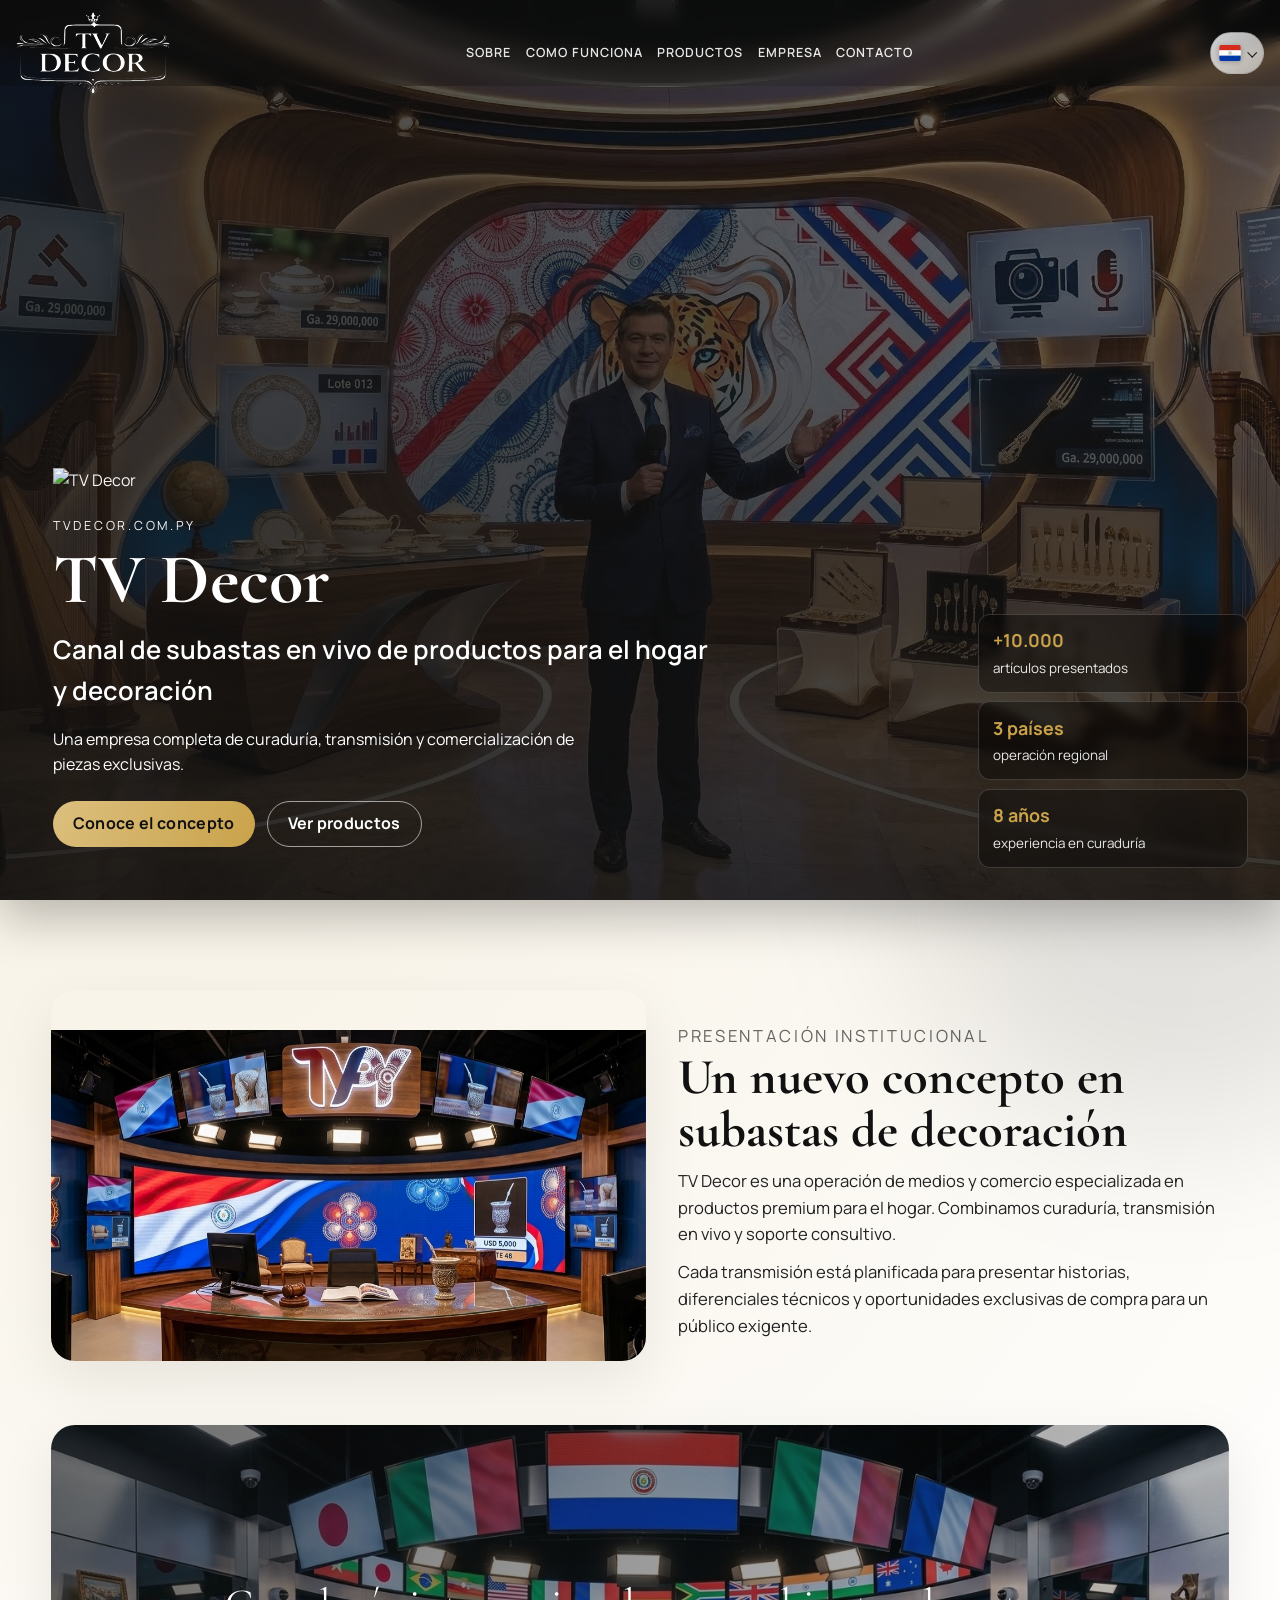
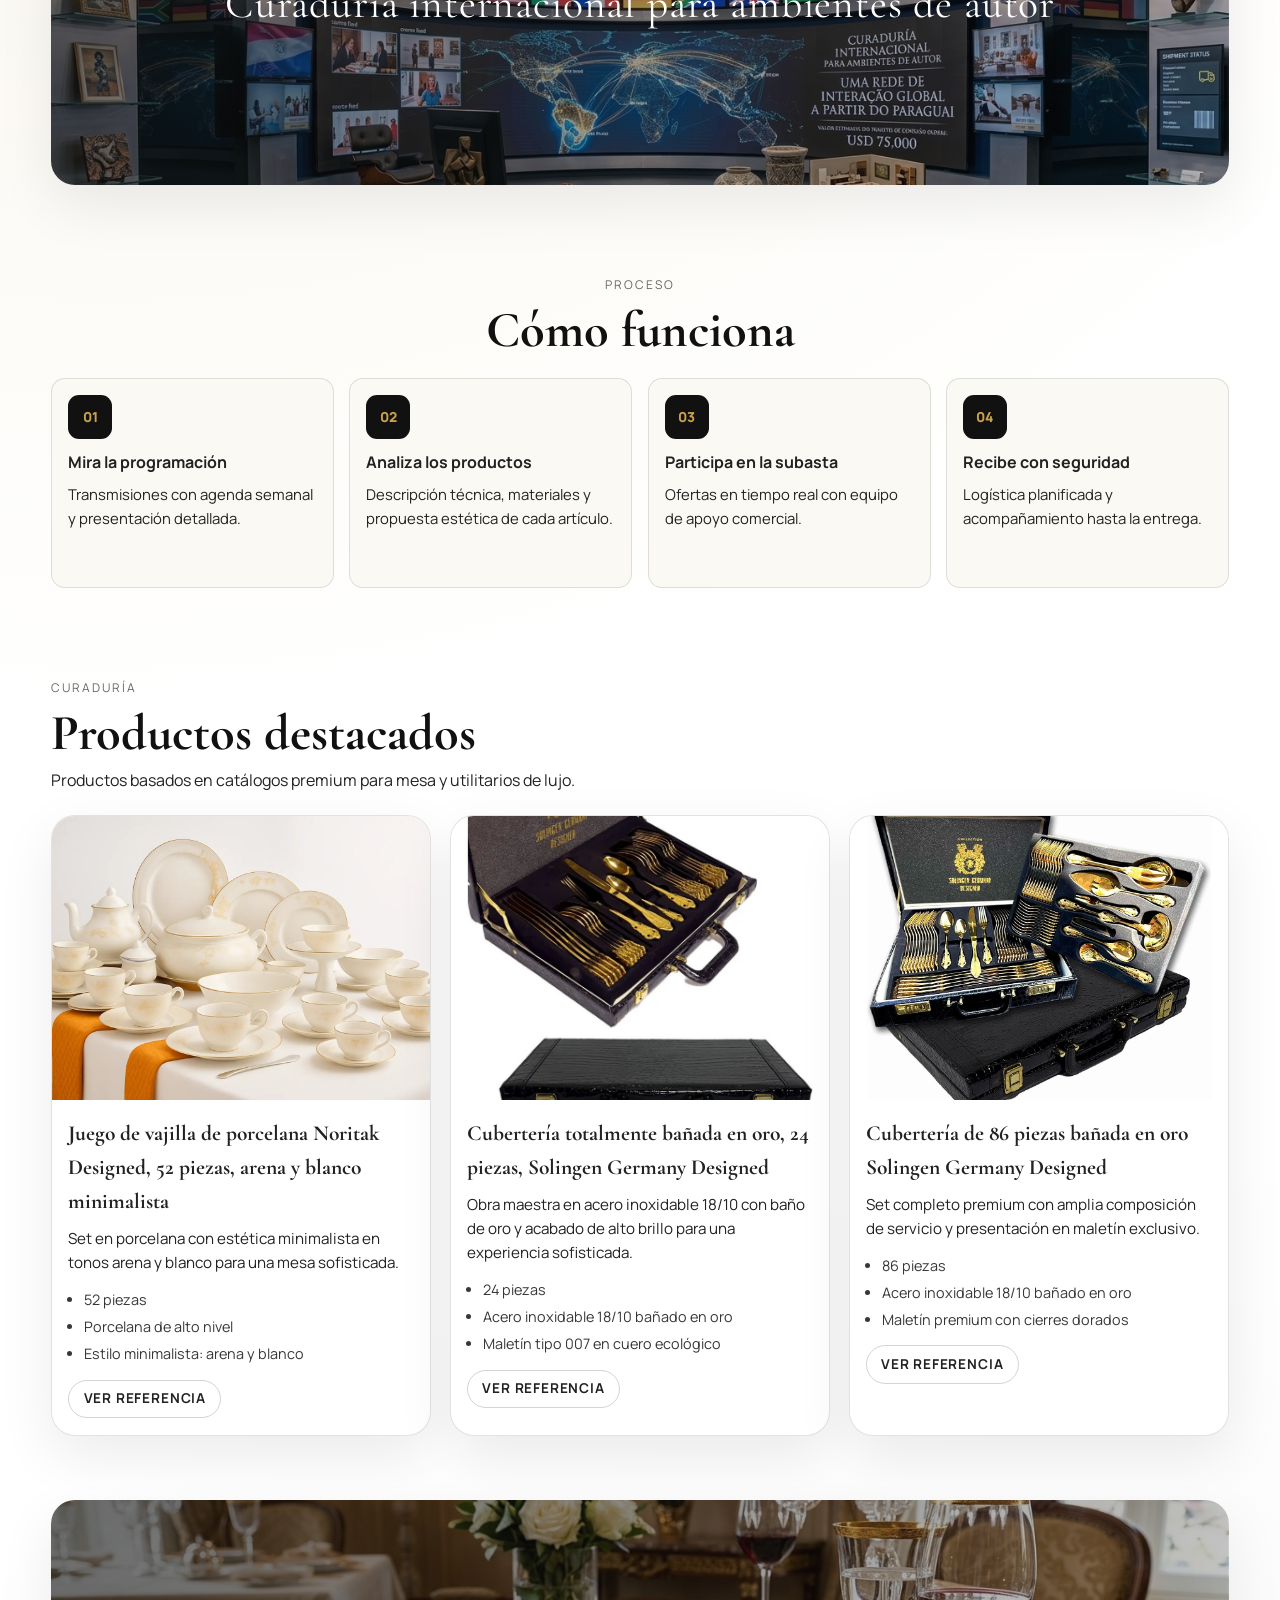
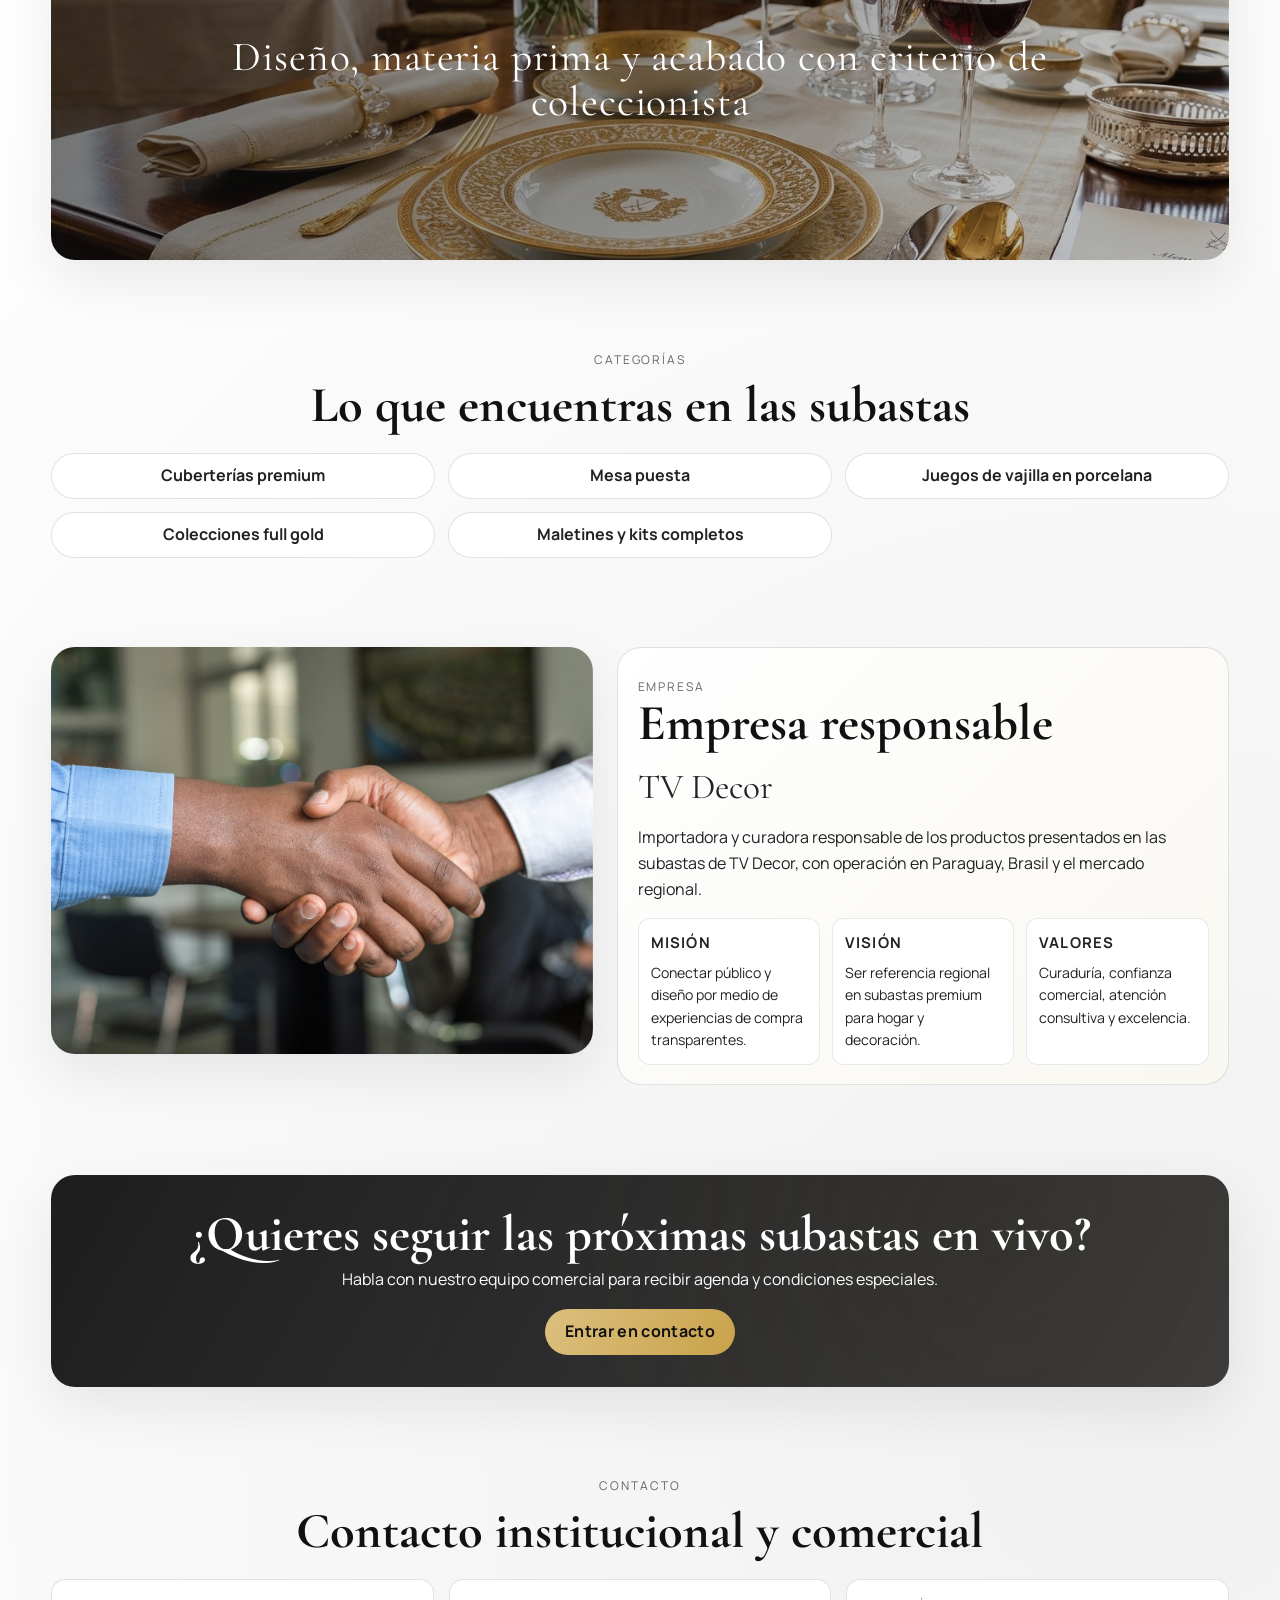
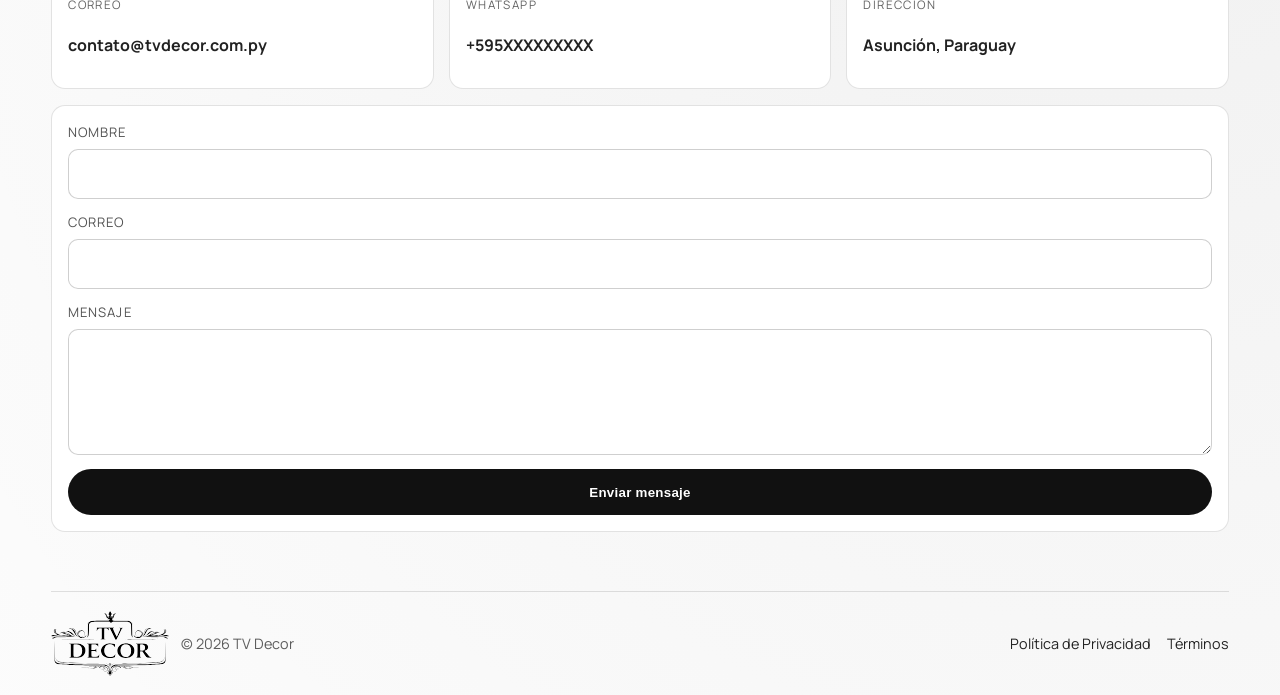
==== commit de75d445: "feat: atualiza logos (branco/dourado/preto) e adiciona parallax nas imagens de seção" ====
--- a/index.html
+++ b/index.html
@@ -24,7 +24,7 @@
 
     <header class="site-header">
       <a class="brand" href="#hero" aria-label="TV Decor">
-        <img src="assets/logo-tvdecor.svg" alt="TV Decor" />
+        <img src="assets/logotvdecorbranco.svg" alt="TV Decor" />
       </a>
 
       <button class="menu-toggle" aria-expanded="false" aria-controls="primary-nav" aria-label="Toggle menu">
@@ -90,6 +90,7 @@
       <section id="hero" class="hero reveal is-visible">
         <div class="hero-overlay" aria-hidden="true"></div>
         <div class="hero-inner">
+          <img class="hero-logo" src="assets/logotvdecordourado.svg" alt="TV Decor" aria-hidden="true" />
           <p class="hero-domain">tvdecor.com.py</p>
           <h1 data-i18n="hero.title">TV Decor</h1>
           <h2 data-i18n="hero.subtitle">
@@ -120,7 +121,7 @@
 
       <section id="sobre" class="section split reveal">
         <div class="section-media">
-          <img src="assets/sobre-showroom.jpg" alt="Showroom TV Decor" loading="lazy" />
+          <img src="assets/sobre-showroom.jpg" alt="Showroom TV Decor" loading="lazy" data-parallax-img="0.1" />
         </div>
         <div class="section-content">
           <p class="eyebrow" data-i18n="labels.institutional">Apresentação institucional</p>
@@ -296,7 +297,7 @@
       <section id="empresa" class="section reveal">
         <div class="company-grid">
           <div class="company-image-wrap">
-            <img src="assets/empresa-team.jpg" alt="Equipe TV Decor" loading="lazy" />
+            <img src="assets/empresa-team.jpg" alt="Equipe TV Decor" loading="lazy" data-parallax-img="0.1" />
           </div>
           <div class="company-content">
             <p class="eyebrow" data-i18n="labels.company">Empresa</p>
@@ -371,7 +372,7 @@
 
     <footer class="site-footer">
       <div class="footer-left">
-        <img src="assets/logo-tvdecor.svg" alt="TV Decor" />
+        <img src="assets/logotvdecorpreto.svg" alt="TV Decor" />
         <p>© <span id="year"></span> TV Decor</p>
       </div>
       <div class="footer-links">
--- a/css/styles.css
+++ b/css/styles.css
@@ -353,6 +353,13 @@
   color: #fff;
 }
 
+.hero-logo {
+  width: clamp(90px, 9vw, 130px);
+  height: auto;
+  margin-bottom: 1.4rem;
+  opacity: 0.95;
+}
+
 .hero-domain {
   margin: 0;
   font-size: 0.78rem;
@@ -471,13 +478,13 @@
 .parallax-showroom {
   background-image:
     linear-gradient(120deg, rgba(17, 17, 17, 0.62), rgba(17, 17, 17, 0.2)),
-    url("../assets/sobre-showroom.jpg");
+    url("../assets/parallax-showroom.jpg");
 }
 
 .parallax-details {
   background-image:
     linear-gradient(120deg, rgba(17, 17, 17, 0.62), rgba(17, 17, 17, 0.2)),
-    url("../assets/produto-faqueiro-86.jpg");
+    url("../assets/parallax-details.jpg");
 }
 
 .parallax-band-content {
@@ -541,12 +548,15 @@
   border-radius: var(--radius-lg);
   overflow: hidden;
   box-shadow: var(--shadow-soft);
+  aspect-ratio: 16 / 10;
 }
 
 .section-media img {
   width: 100%;
-  aspect-ratio: 16 / 10;
+  height: 115%;
   object-fit: cover;
+  transform: translateY(var(--parallax-img-offset, -7.5%));
+  will-change: transform;
 }
 
 .section-content p {
@@ -689,12 +699,15 @@
   border-radius: var(--radius-lg);
   overflow: hidden;
   box-shadow: var(--shadow-soft);
+  aspect-ratio: 4 / 3;
 }
 
 .company-image-wrap img {
   width: 100%;
-  aspect-ratio: 4 / 3;
+  height: 115%;
   object-fit: cover;
+  transform: translateY(var(--parallax-img-offset, -7.5%));
+  will-change: transform;
 }
 
 .company-content {
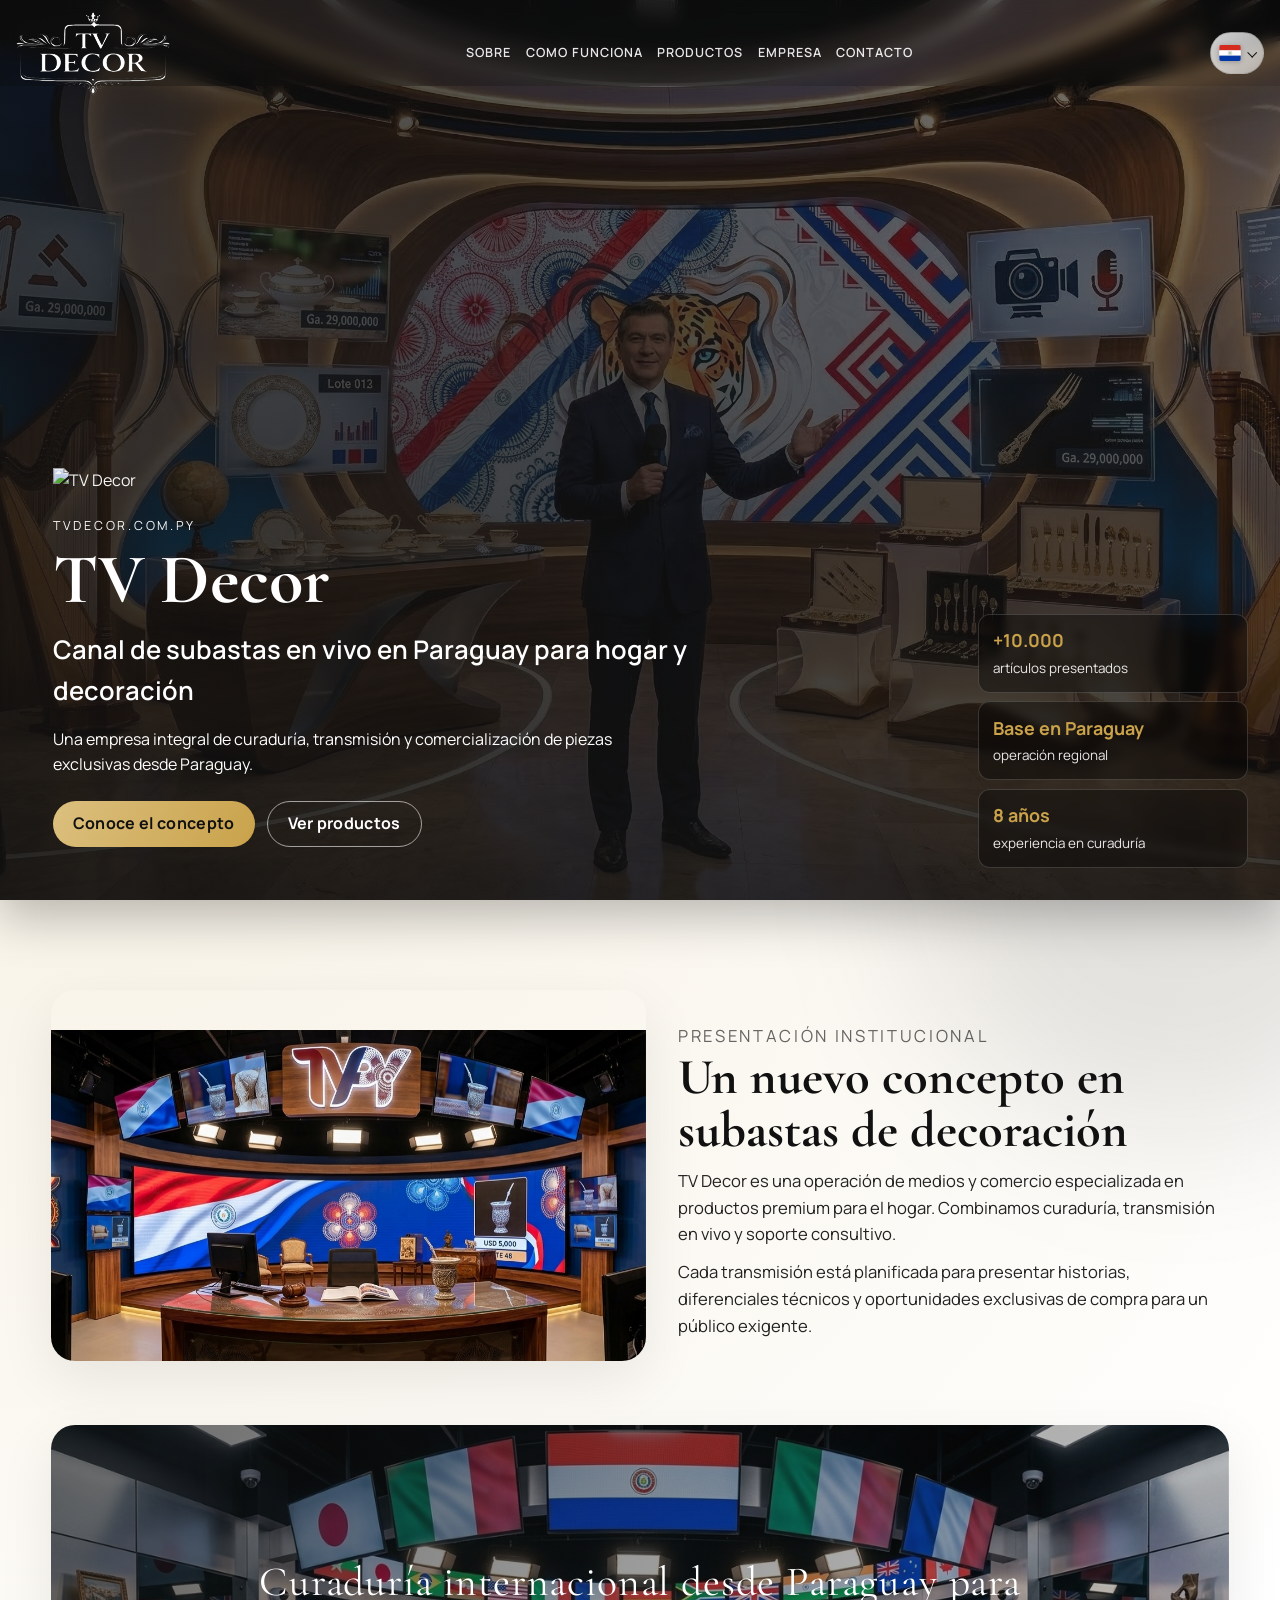
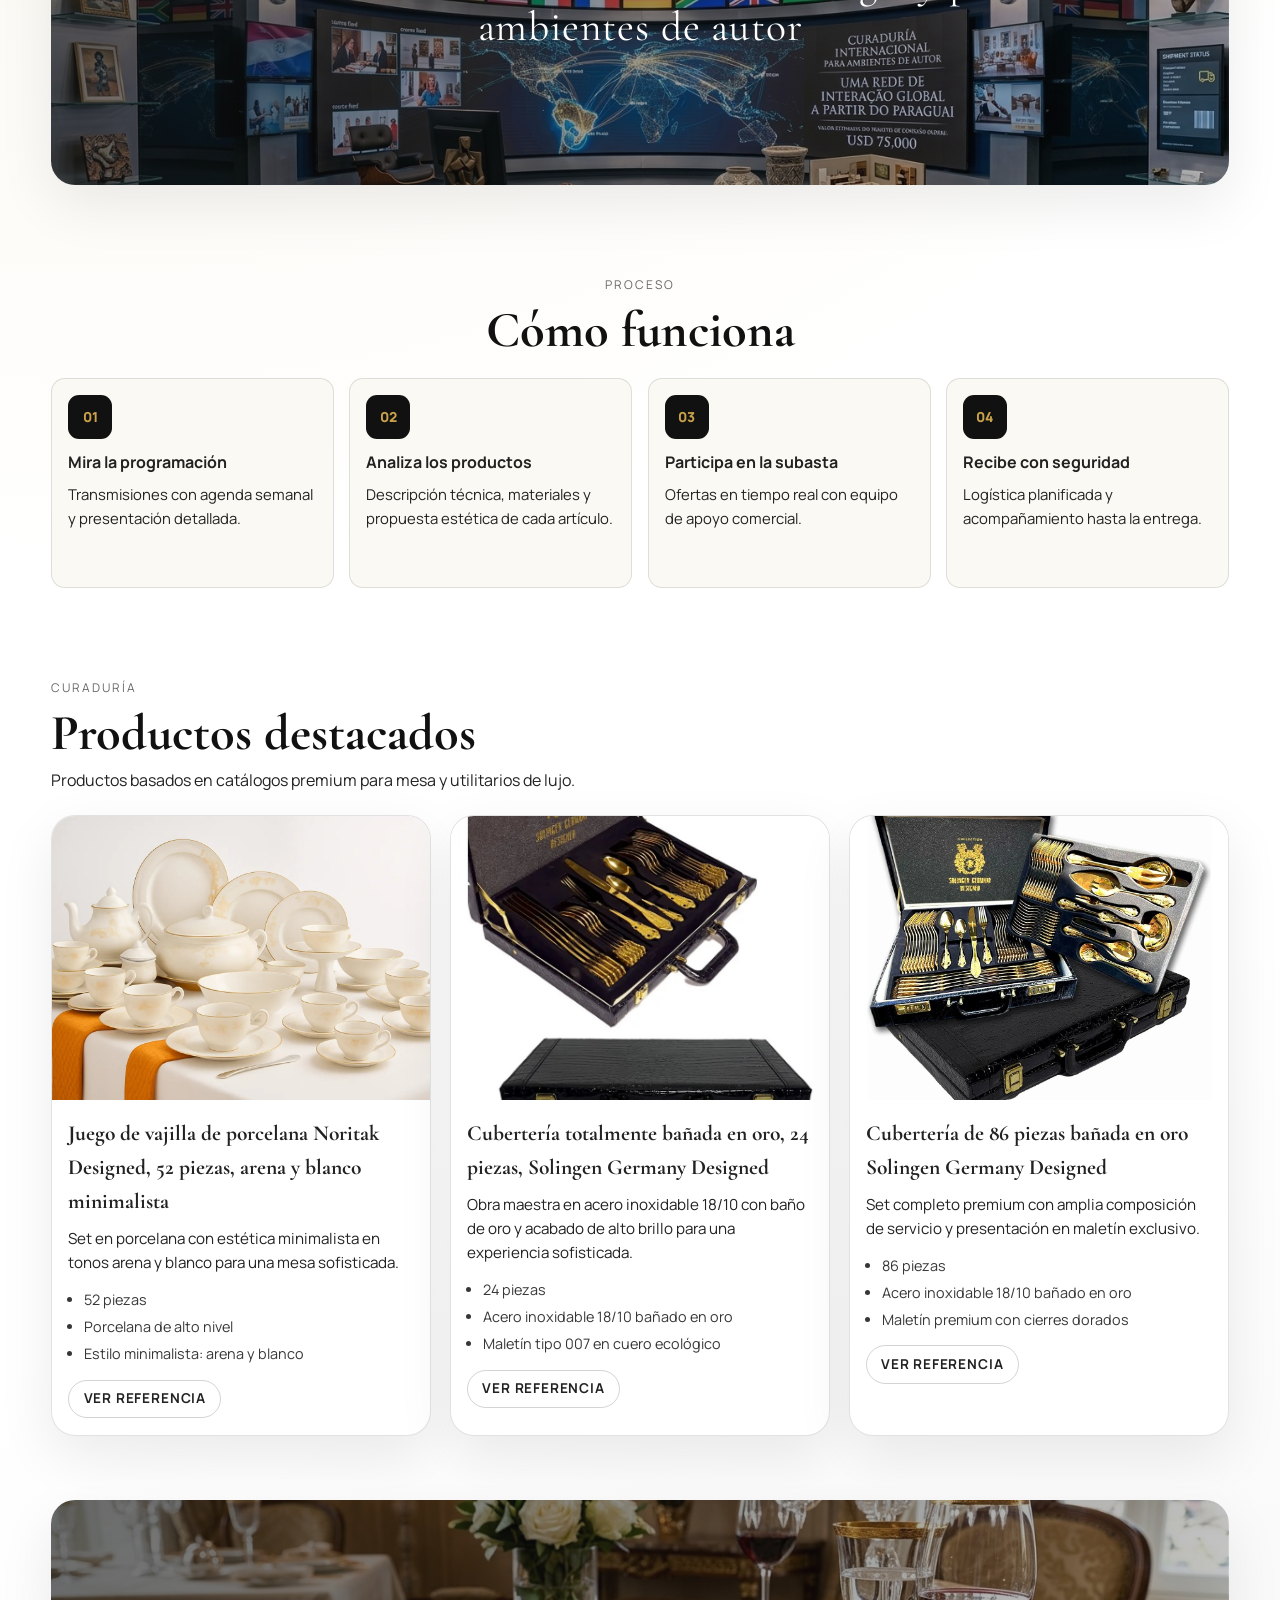
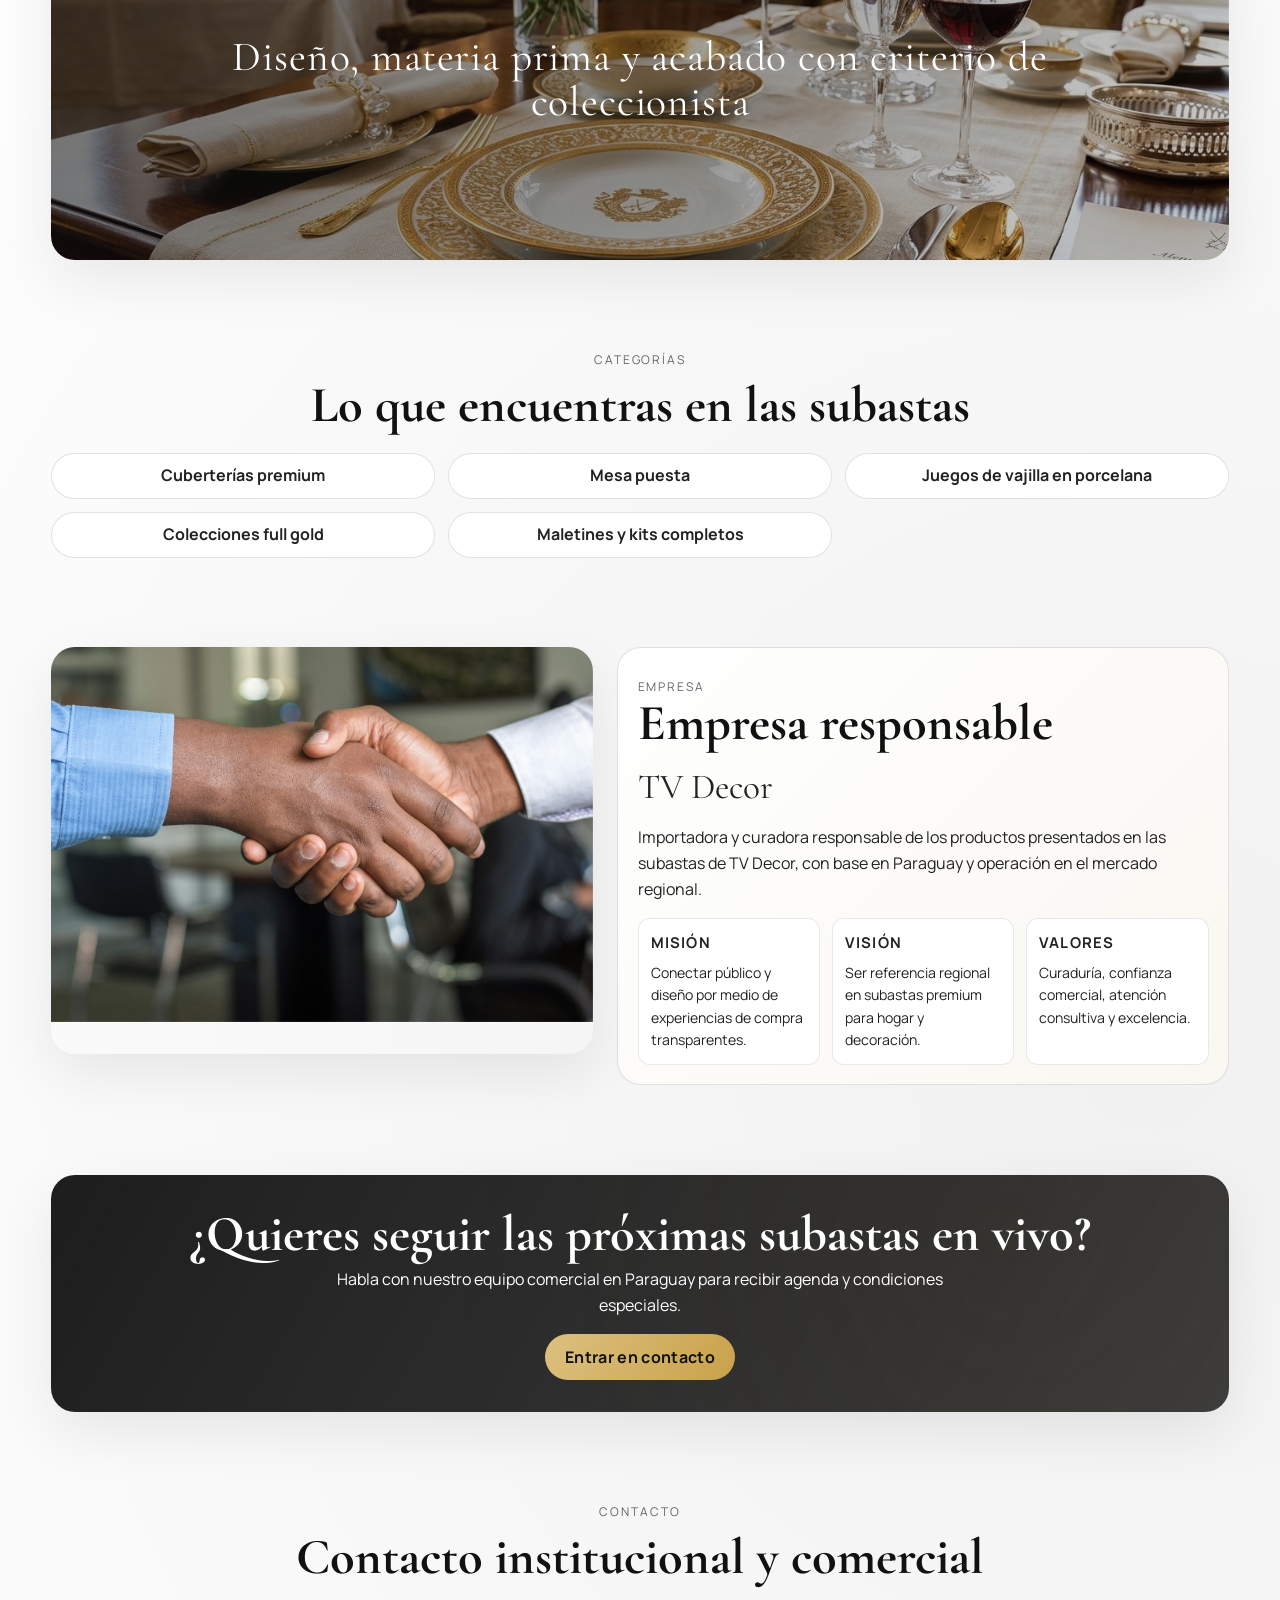
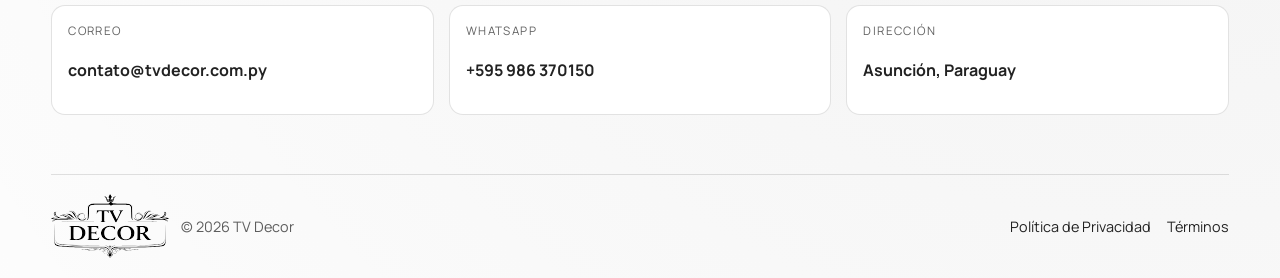
==== commit fc1deba9: "Ajusta compartilhamento, foco PY/ES e contato" ====
--- a/index.html
+++ b/index.html
@@ -3,12 +3,31 @@
   <head>
     <meta charset="UTF-8" />
     <meta name="viewport" content="width=device-width, initial-scale=1.0" />
-    <title>TV Decor | Leilões Premium para Casa e Decoração</title>
+    <title>TV Decor Paraguay | Subastas Premium para Hogar y Decoración</title>
     <meta
       name="description"
-      content="TV Decor: empresa especializada em leilões ao vivo e curadoria premium de produtos para casa e decoração."
+      content="TV Decor Paraguay: empresa especializada en subastas en vivo y curaduría premium de productos para hogar y decoración."
     />
     <meta name="theme-color" content="#111111" />
+    <meta property="og:type" content="website" />
+    <meta property="og:site_name" content="TV Decor" />
+    <meta property="og:locale" content="es_PY" />
+    <meta property="og:title" content="TV Decor Paraguay | Subastas Premium para Hogar y Decoración" />
+    <meta
+      property="og:description"
+      content="TV Decor Paraguay: empresa especializada en subastas en vivo y curaduría premium de productos para hogar y decoración."
+    />
+    <meta property="og:url" content="https://www.tvdecor.com.py/" />
+    <meta property="og:image" content="https://www.tvdecor.com.py/assets/twitterimage.jpg" />
+    <meta property="og:image:type" content="image/jpeg" />
+    <meta name="twitter:card" content="summary_large_image" />
+    <meta name="twitter:title" content="TV Decor Paraguay | Subastas Premium para Hogar y Decoración" />
+    <meta
+      name="twitter:description"
+      content="TV Decor Paraguay: empresa especializada en subastas en vivo y curaduría premium de productos para hogar y decoración."
+    />
+    <meta name="twitter:image" content="https://www.tvdecor.com.py/assets/twitterimage.jpg" />
+    <link rel="icon" type="image/png" href="assets/logo-tvdecor.png" />
     <link rel="preconnect" href="https://fonts.googleapis.com" />
     <link rel="preconnect" href="https://fonts.gstatic.com" crossorigin />
     <link
@@ -33,10 +52,10 @@
 
       <nav id="primary-nav" class="nav">
         <a href="#sobre" data-i18n="nav.sobre">Sobre</a>
-        <a href="#como-funciona" data-i18n="nav.comoFunciona">Como Funciona</a>
-        <a href="#produtos" data-i18n="nav.produtos">Produtos</a>
+        <a href="#como-funciona" data-i18n="nav.comoFunciona">Cómo Funciona</a>
+        <a href="#produtos" data-i18n="nav.produtos">Productos</a>
         <a href="#empresa" data-i18n="nav.empresa">Empresa</a>
-        <a href="#contato" data-i18n="nav.contato">Contato</a>
+        <a href="#contato" data-i18n="nav.contato">Contacto</a>
       </nav>
 
       <div class="language-switcher" aria-label="Language selector">
@@ -46,7 +65,7 @@
           aria-expanded="false"
           aria-controls="lang-menu"
           aria-haspopup="true"
-          aria-label="Idioma atual: Espanhol Paraguai"
+          aria-label="Idioma actual: Español Paraguay"
         >
           <img class="lang-current-flag" src="assets/flag-py.svg" alt="Paraguay" />
           <span class="lang-current-caret" aria-hidden="true"></span>
@@ -94,9 +113,9 @@
           <p class="hero-domain">tvdecor.com.py</p>
           <h1 data-i18n="hero.title">TV Decor</h1>
           <h2 data-i18n="hero.subtitle">
-            Canal de leilões ao vivo de produtos para casa e decoração
+            Canal de subastas en vivo en Paraguay para hogar y decoración
           </h2>
-          <p data-i18n="hero.description">Uma empresa completa de curadoria, transmissão e comercialização de peças exclusivas.</p>
+          <p data-i18n="hero.description">Una empresa integral de curaduría, transmisión y comercialización de piezas exclusivas.</p>
           <div class="hero-actions">
             <a class="btn-gold" href="#sobre" data-i18n="hero.buttonPrimary">Conheça o conceito</a>
             <a class="btn-outline" href="#produtos" data-i18n="hero.buttonSecondary">Ver produtos</a>
@@ -110,11 +129,11 @@
           </article>
           <article>
             <strong data-i18n="hero.kpi2.value">3 países</strong>
-            <span data-i18n="hero.kpi2.label">atuação regional</span>
+            <span data-i18n="hero.kpi2.label">base en Paraguay</span>
           </article>
           <article>
             <strong data-i18n="hero.kpi3.value">8 anos</strong>
-            <span data-i18n="hero.kpi3.label">experiência em curadoria</span>
+            <span data-i18n="hero.kpi3.label">experiencia en curaduría</span>
           </article>
         </div>
       </section>
@@ -124,29 +143,29 @@
           <img src="assets/sobre-showroom.jpg" alt="Showroom TV Decor" loading="lazy" data-parallax-img="0.1" />
         </div>
         <div class="section-content">
-          <p class="eyebrow" data-i18n="labels.institutional">Apresentação institucional</p>
-          <h2 data-i18n="sobre.title">Um novo conceito em leilões de decoração</h2>
+          <p class="eyebrow" data-i18n="labels.institutional">Presentación institucional</p>
+          <h2 data-i18n="sobre.title">Un nuevo concepto en subastas de decoración</h2>
           <p data-i18n="sobre.text1">
-            A TV Decor é uma operação de mídia e comércio especializada em produtos premium
-            para casa. Combinamos curadoria, transmissão ao vivo e suporte consultivo.
+            TV Decor es una operación de medios y comercio especializada en productos premium
+            para el hogar. Combinamos curaduría, transmisión en vivo y soporte consultivo.
           </p>
           <p data-i18n="sobre.text2">
-            Cada transmissão é planejada para apresentar histórias, diferenciais técnicos e
-            oportunidades exclusivas de compra para um público exigente.
+            Cada transmisión está planificada para presentar historias, diferenciales técnicos y
+            oportunidades exclusivas de compra para un público exigente.
           </p>
         </div>
       </section>
 
       <section class="parallax-band parallax-showroom reveal">
         <div class="parallax-band-content">
-          <p data-i18n="parallax.showroom">Curadoria internacional para ambientes autorais</p>
+          <p data-i18n="parallax.showroom">Curaduría internacional desde Paraguay para ambientes de autor</p>
         </div>
       </section>
 
       <section id="como-funciona" class="section reveal">
         <div class="section-head centered">
-          <p class="eyebrow" data-i18n="labels.process">Processo</p>
-          <h2 data-i18n="comoFunciona.title">Como funciona</h2>
+          <p class="eyebrow" data-i18n="labels.process">Proceso</p>
+          <h2 data-i18n="comoFunciona.title">Cómo funciona</h2>
         </div>
         <div class="steps-grid">
           <article class="step-card">
@@ -174,10 +193,10 @@
 
       <section id="produtos" class="section reveal">
         <div class="section-head">
-          <p class="eyebrow" data-i18n="labels.curated">Curadoria</p>
-          <h2 data-i18n="produtos.title">Produtos em destaque</h2>
+          <p class="eyebrow" data-i18n="labels.curated">Curaduría</p>
+          <h2 data-i18n="produtos.title">Productos destacados</h2>
           <p class="section-subtitle" data-i18n="produtos.subtitle">
-            Produtos baseados em catálogos premium para mesa posta e utilitários de luxo.
+            Productos basados en catálogos premium para mesa y utilitarios de lujo.
           </p>
         </div>
 
@@ -276,14 +295,14 @@
 
       <section class="parallax-band parallax-details reveal">
         <div class="parallax-band-content">
-          <p data-i18n="parallax.details">Design, matéria-prima e acabamento com critério de colecionador</p>
+          <p data-i18n="parallax.details">Diseño, materia prima y acabado con criterio de coleccionista</p>
         </div>
       </section>
 
       <section id="categorias" class="section reveal">
         <div class="section-head centered">
-          <p class="eyebrow" data-i18n="labels.categories">Categorias</p>
-          <h2 data-i18n="categorias.title">O que você encontra nos leilões</h2>
+          <p class="eyebrow" data-i18n="labels.categories">Categorías</p>
+          <h2 data-i18n="categorias.title">Lo que encuentras en las subastas</h2>
         </div>
         <ul class="categories-list">
           <li data-i18n="categorias.item1">Faqueiros premium</li>
@@ -304,8 +323,8 @@
             <h2 data-i18n="empresa.title">Empresa responsável</h2>
             <p class="company-name">TV Decor</p>
             <p data-i18n="empresa.description">
-              Importadora e curadora responsável pelos produtos apresentados nos leilões da TV Decor,
-              com operação no Paraguai, no Brasil e no mercado regional.
+              Importadora y curadora responsable de los productos presentados en las subastas de TV Decor,
+              con base en Paraguay y operación en el mercado regional.
             </p>
             <div class="values-grid">
               <article>
@@ -326,15 +345,15 @@
       </section>
 
       <section class="section cta-band reveal">
-        <h2 data-i18n="cta.title">Quer acompanhar os próximos leilões ao vivo?</h2>
-        <p data-i18n="cta.text">Fale com nosso time comercial para receber agenda e condições especiais.</p>
+        <h2 data-i18n="cta.title">¿Quieres seguir las próximas subastas en vivo?</h2>
+        <p data-i18n="cta.text">Habla con nuestro equipo comercial en Paraguay para recibir agenda y condiciones especiales.</p>
         <a class="btn-gold" href="#contato" data-i18n="cta.button">Entrar em contato</a>
       </section>
 
       <section id="contato" class="section reveal">
         <div class="section-head centered">
-          <p class="eyebrow" data-i18n="labels.contact">Contato</p>
-          <h2 data-i18n="contato.title">Contato institucional e comercial</h2>
+          <p class="eyebrow" data-i18n="labels.contact">Contacto</p>
+          <h2 data-i18n="contato.title">Contacto institucional y comercial</h2>
         </div>
 
         <div class="contact-grid">
@@ -342,9 +361,9 @@
             <span data-i18n="contato.emailLabel">E-mail</span>
             <strong>contato@tvdecor.com.py</strong>
           </a>
-          <a class="contact-card" href="https://wa.me/595000000000" target="_blank" rel="noreferrer">
+          <a class="contact-card" href="https://wa.me/595986370150" target="_blank" rel="noreferrer">
             <span>WhatsApp</span>
-            <strong>+595XXXXXXXXX</strong>
+            <strong>+595 986 370150</strong>
           </a>
           <div class="contact-card">
             <span data-i18n="contato.addressLabel">Endereço</span>
@@ -352,21 +371,6 @@
           </div>
         </div>
 
-        <form class="contact-form" action="#" method="post">
-          <label>
-            <span data-i18n="contato.formName">Nome</span>
-            <input type="text" name="name" required />
-          </label>
-          <label>
-            <span data-i18n="contato.formEmail">E-mail</span>
-            <input type="email" name="email" required />
-          </label>
-          <label>
-            <span data-i18n="contato.formMessage">Mensagem</span>
-            <textarea name="message" rows="4" required></textarea>
-          </label>
-          <button type="submit" class="btn-dark" data-i18n="contato.formButton">Enviar mensagem</button>
-        </form>
       </section>
     </main>
 
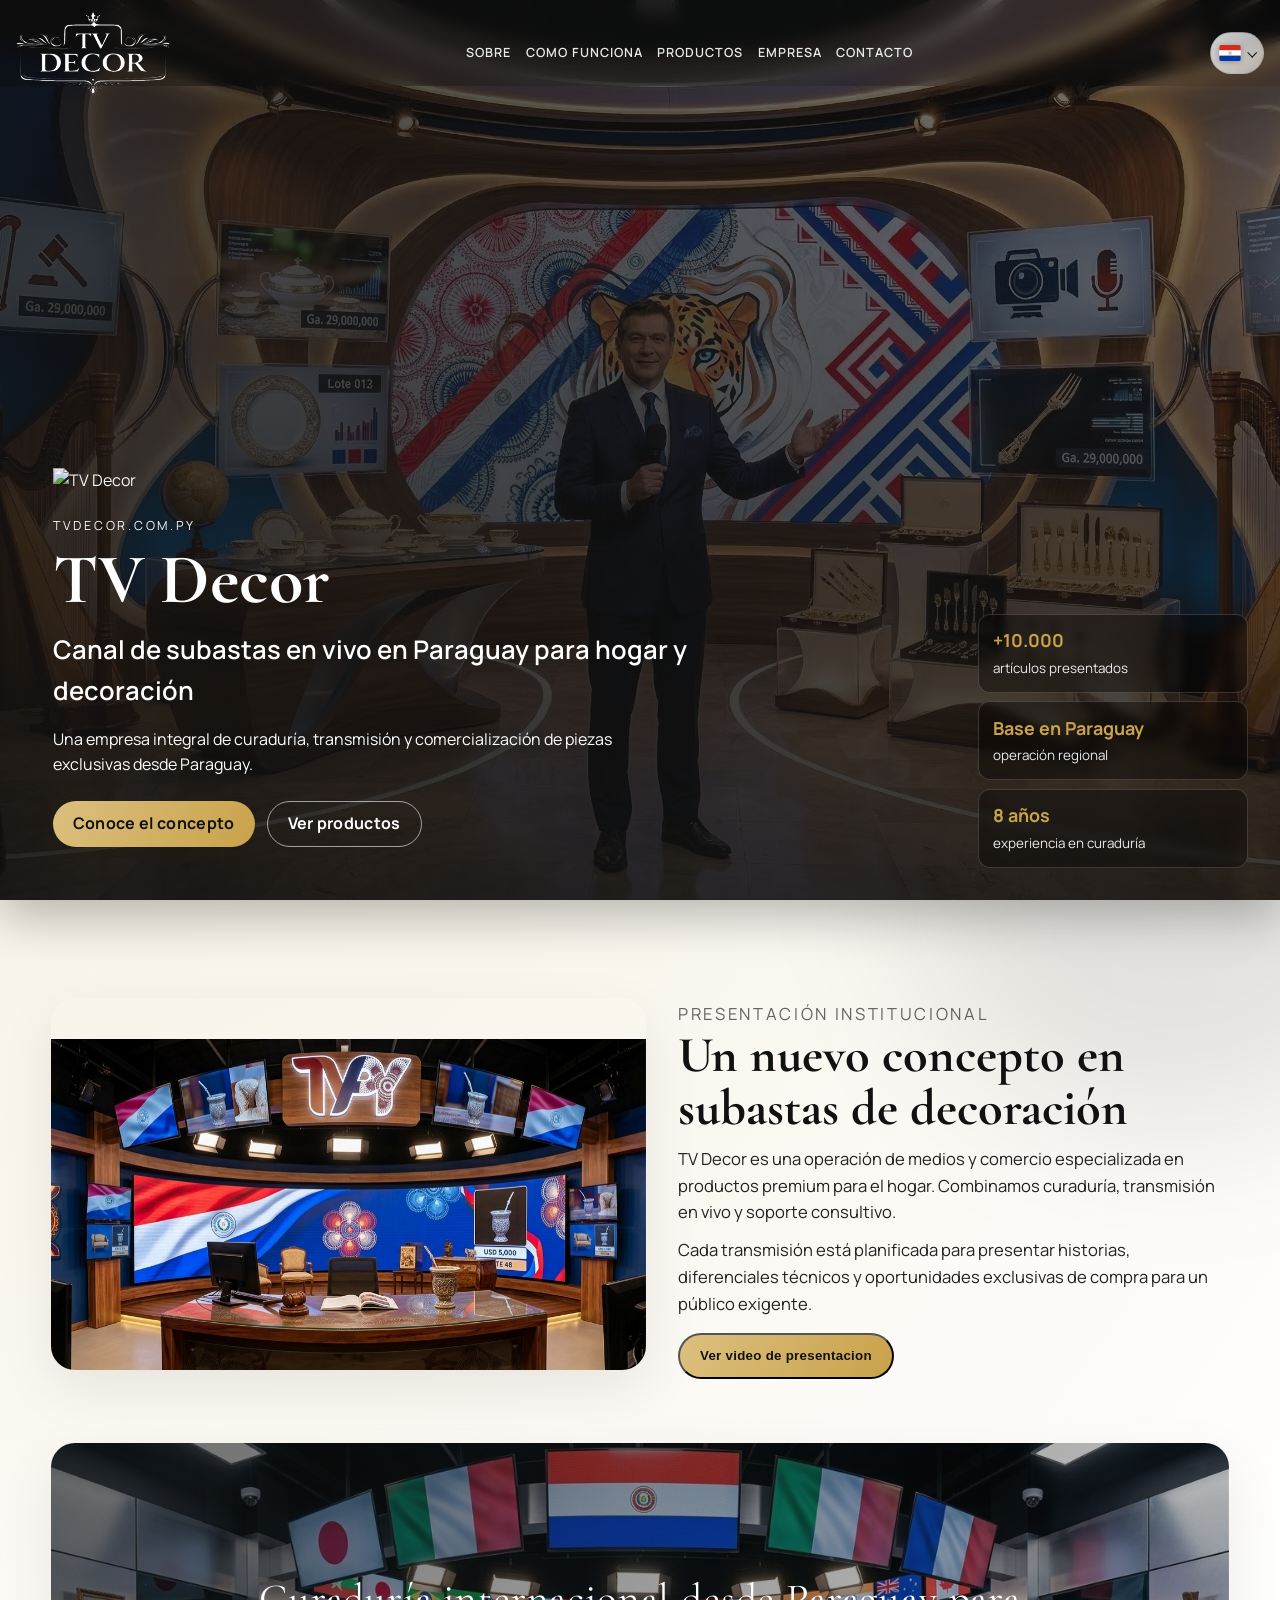
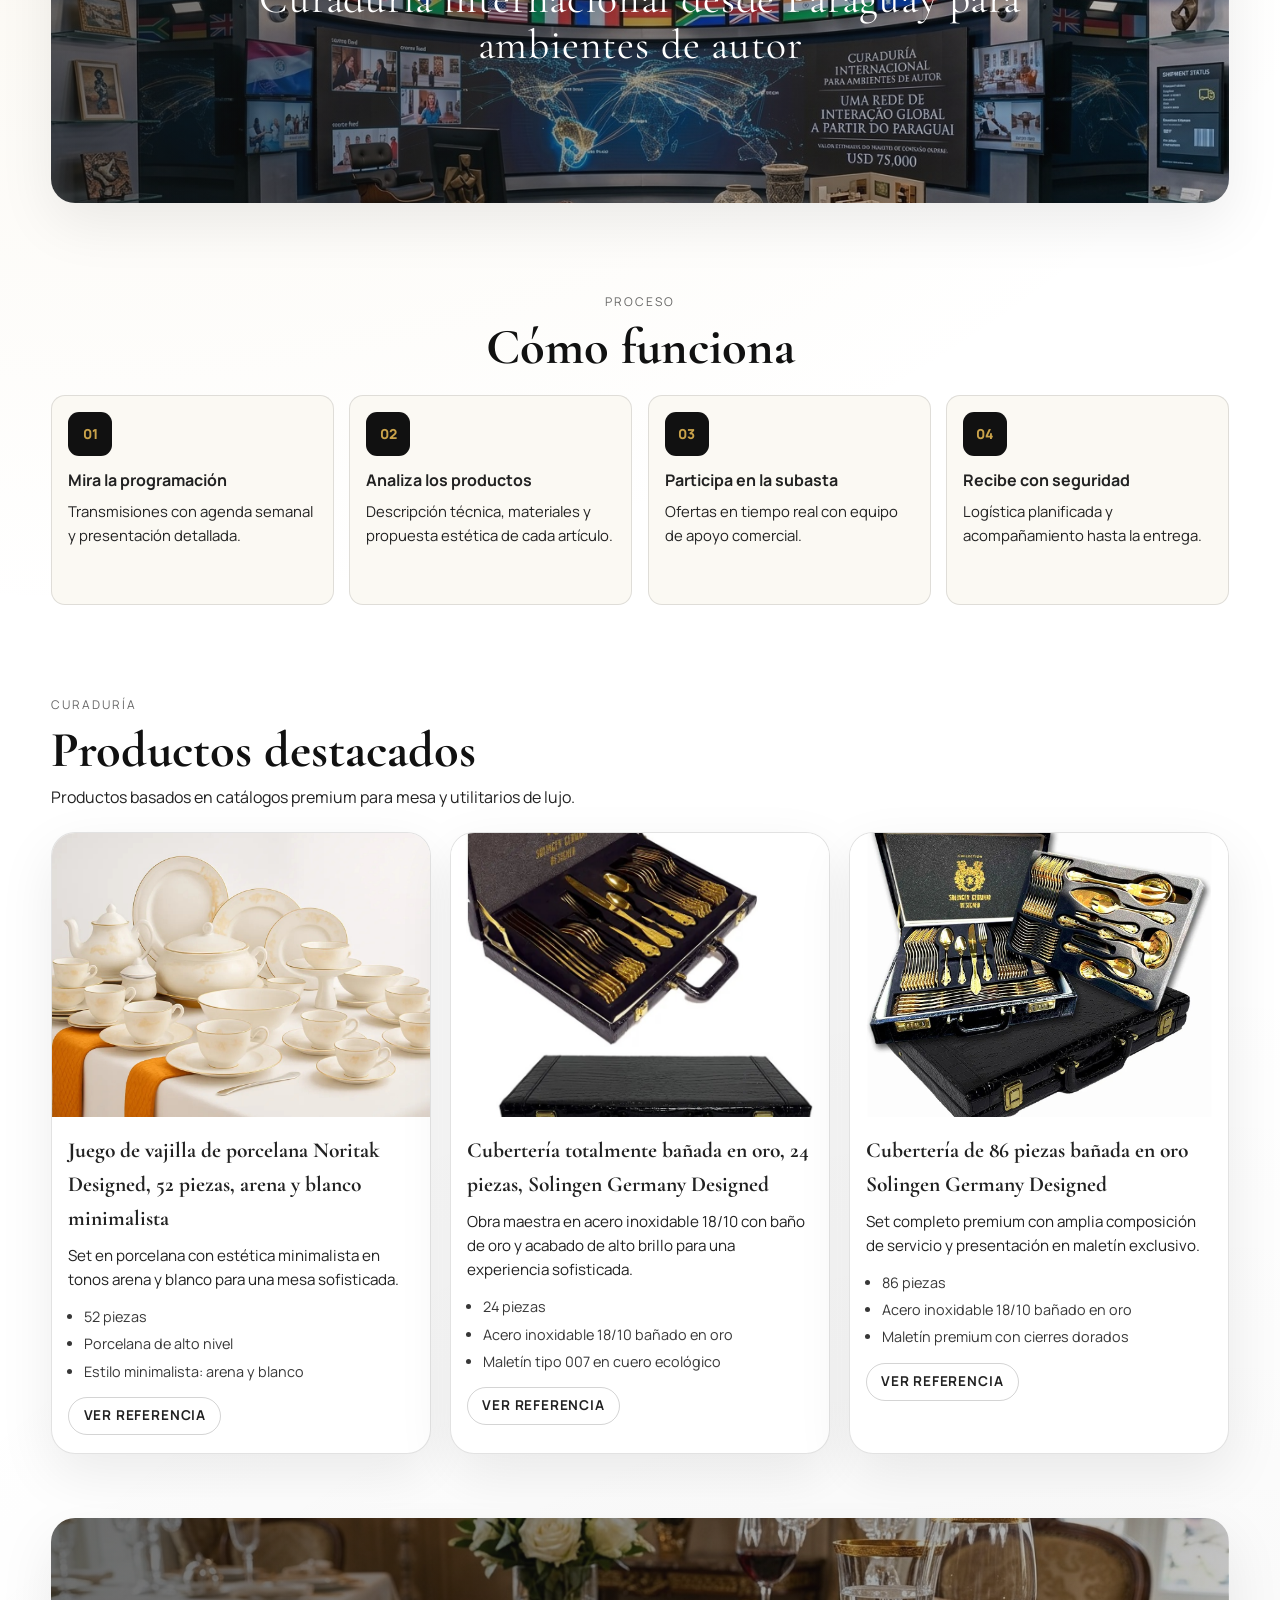
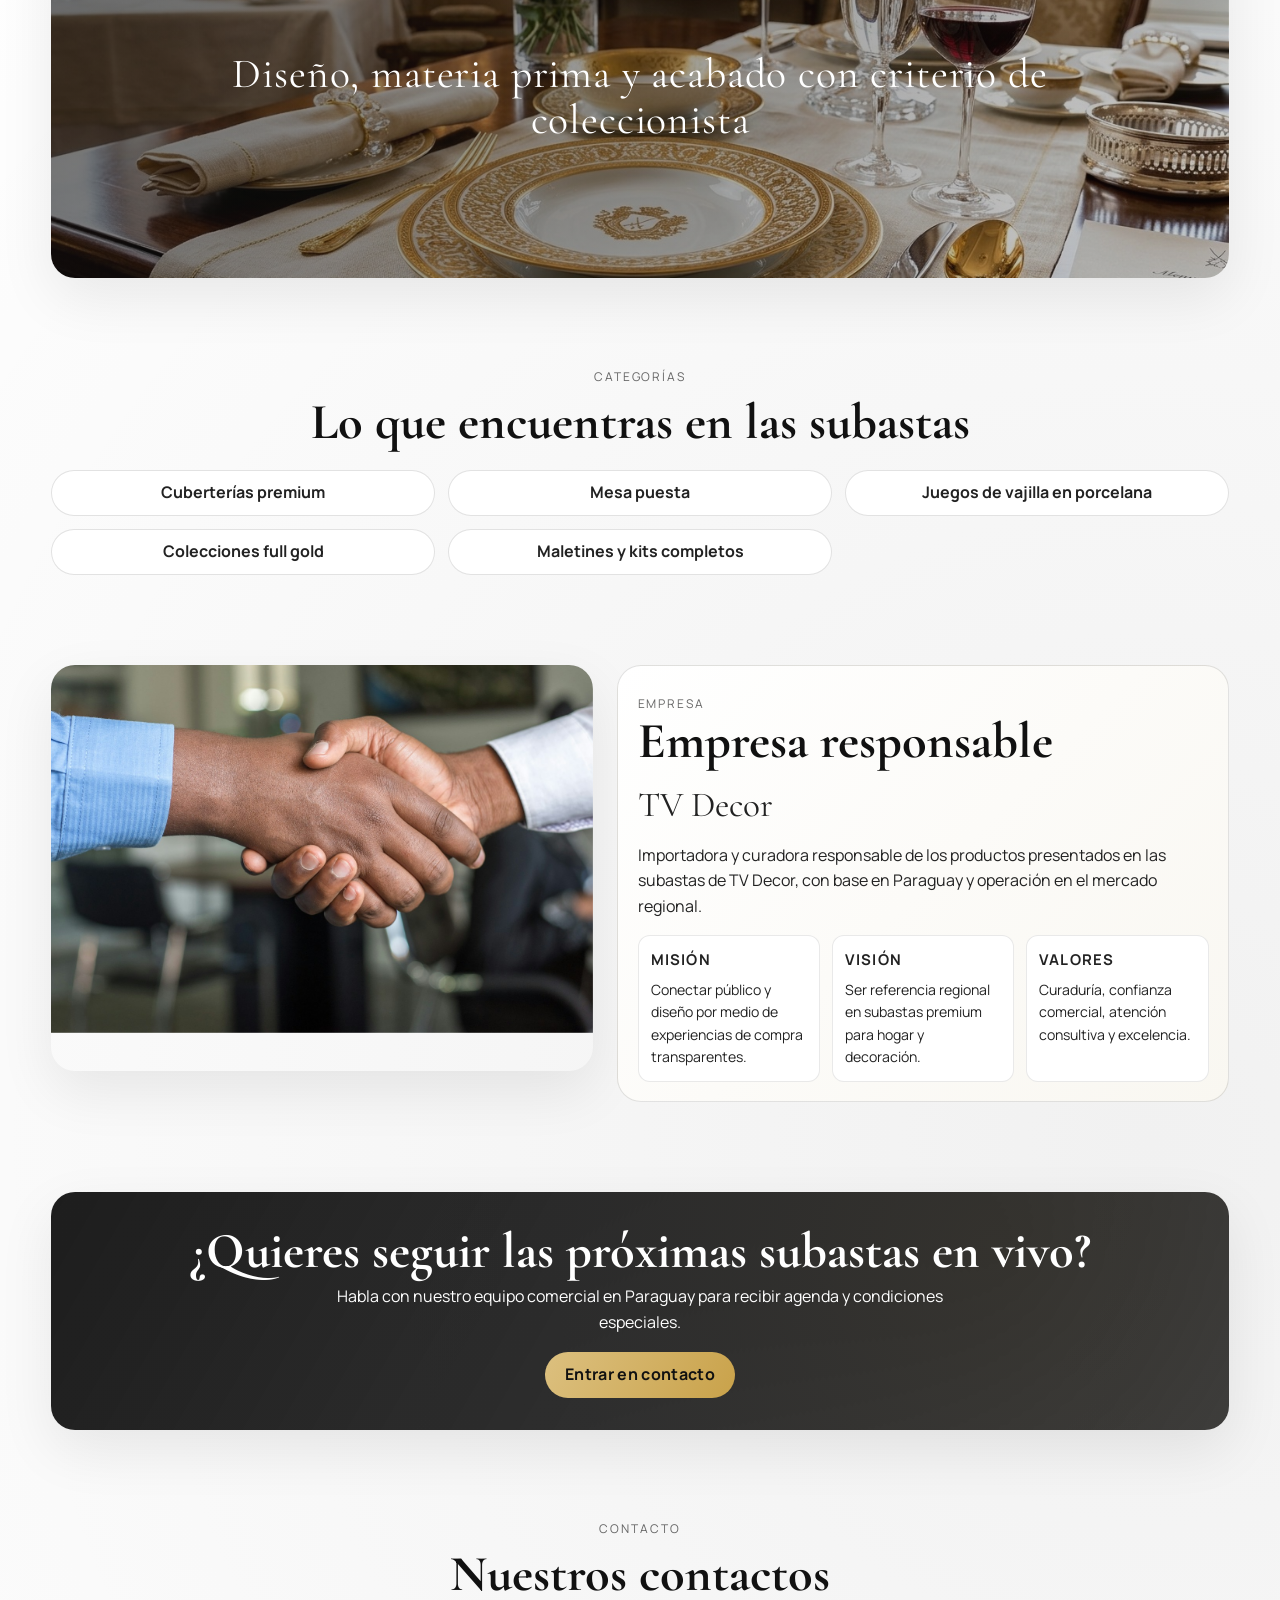
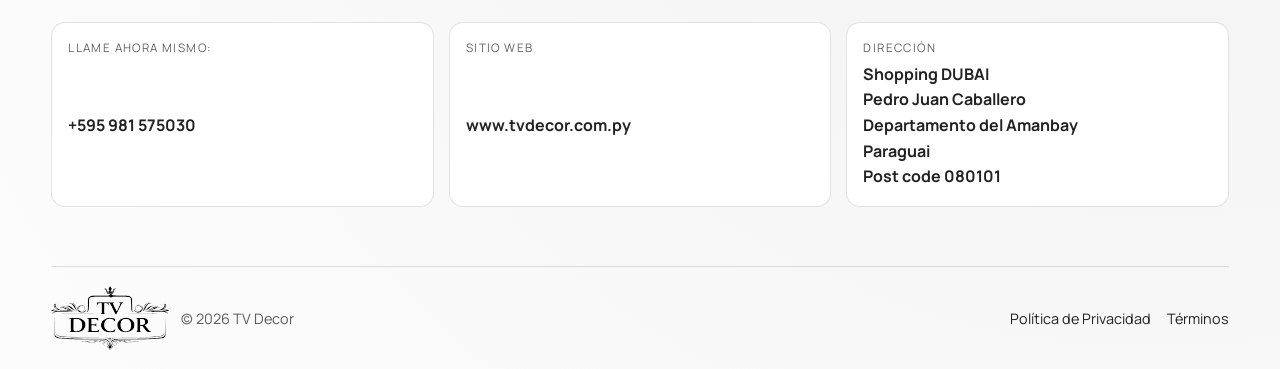
==== commit a5dbfada: "Atualiza botão de vídeo e seção de contatos" ====
--- a/index.html
+++ b/index.html
@@ -153,6 +153,26 @@
             Cada transmisión está planificada para presentar historias, diferenciales técnicos y
             oportunidades exclusivas de compra para un público exigente.
           </p>
+          <button type="button" class="btn-gold presentation-video-action" data-i18n="sobre.videoButton">
+            Ver video de presentacion
+          </button>
+          <div class="presentation-video" id="presentation-video" hidden>
+            <div class="presentation-video-head">
+              <button type="button" class="btn-dark presentation-video-close" data-i18n="sobre.videoClose">
+                Cerrar video
+              </button>
+            </div>
+            <video
+              id="presentation-video-player"
+              controls
+              preload="metadata"
+              playsinline
+              aria-label="Video de presentacion institucional"
+            >
+              <source src="assets/video-apresentacao.mp4" type="video/mp4" />
+              Tu navegador no soporta la reproducción de video.
+            </video>
+          </div>
         </div>
       </section>
 
@@ -353,21 +373,27 @@
       <section id="contato" class="section reveal">
         <div class="section-head centered">
           <p class="eyebrow" data-i18n="labels.contact">Contacto</p>
-          <h2 data-i18n="contato.title">Contacto institucional y comercial</h2>
+          <h2 data-i18n="contato.title">Nuestros contactos</h2>
         </div>
 
         <div class="contact-grid">
-          <a class="contact-card" href="mailto:contato@tvdecor.com.py">
-            <span data-i18n="contato.emailLabel">E-mail</span>
-            <strong>contato@tvdecor.com.py</strong>
+          <a class="contact-card" href="tel:+595981575030">
+            <span data-i18n="contato.callLabel">Llame ahora mismo:</span>
+            <strong>+595 981 575030</strong>
           </a>
-          <a class="contact-card" href="https://wa.me/595986370150" target="_blank" rel="noreferrer">
-            <span>WhatsApp</span>
-            <strong>+595 986 370150</strong>
+          <a class="contact-card" href="https://www.tvdecor.com.py" target="_blank" rel="noreferrer">
+            <span data-i18n="contato.websiteLabel">Sitio web</span>
+            <strong>www.tvdecor.com.py</strong>
           </a>
           <div class="contact-card">
             <span data-i18n="contato.addressLabel">Endereço</span>
-            <strong>Asunción, Paraguay</strong>
+            <strong>
+              Shopping DUBAI<br />
+              Pedro Juan Caballero<br />
+              Departamento del Amanbay<br />
+              Paraguai<br />
+              Post code 080101
+            </strong>
           </div>
         </div>
 
--- a/css/styles.css
+++ b/css/styles.css
@@ -564,6 +564,48 @@
   font-size: 1.04rem;
 }
 
+.presentation-video-action {
+  margin-top: 0.95rem;
+  text-transform: none;
+}
+
+.presentation-video-action:hover,
+.presentation-video-action:focus-visible {
+  transform: translateY(-2px);
+  outline: none;
+}
+
+.presentation-video {
+  margin-top: 0.9rem;
+  border: 1px solid var(--color-line);
+  border-radius: var(--radius-md);
+  overflow: hidden;
+  background: #000;
+  box-shadow: var(--shadow-soft);
+}
+
+.presentation-video-head {
+  display: flex;
+  justify-content: flex-end;
+  padding: 0.7rem 0.7rem 0;
+  background: linear-gradient(180deg, rgba(255, 255, 255, 0.09), rgba(255, 255, 255, 0));
+}
+
+.presentation-video-close {
+  min-height: 36px;
+  padding: 0.35rem 0.75rem;
+  font-size: 0.82rem;
+  letter-spacing: 0.04em;
+  text-transform: uppercase;
+}
+
+.presentation-video video {
+  display: block;
+  width: 100%;
+  max-height: 420px;
+  background: #000;
+}
+
 .steps-grid {
   display: grid;
   grid-template-columns: repeat(4, 1fr);
